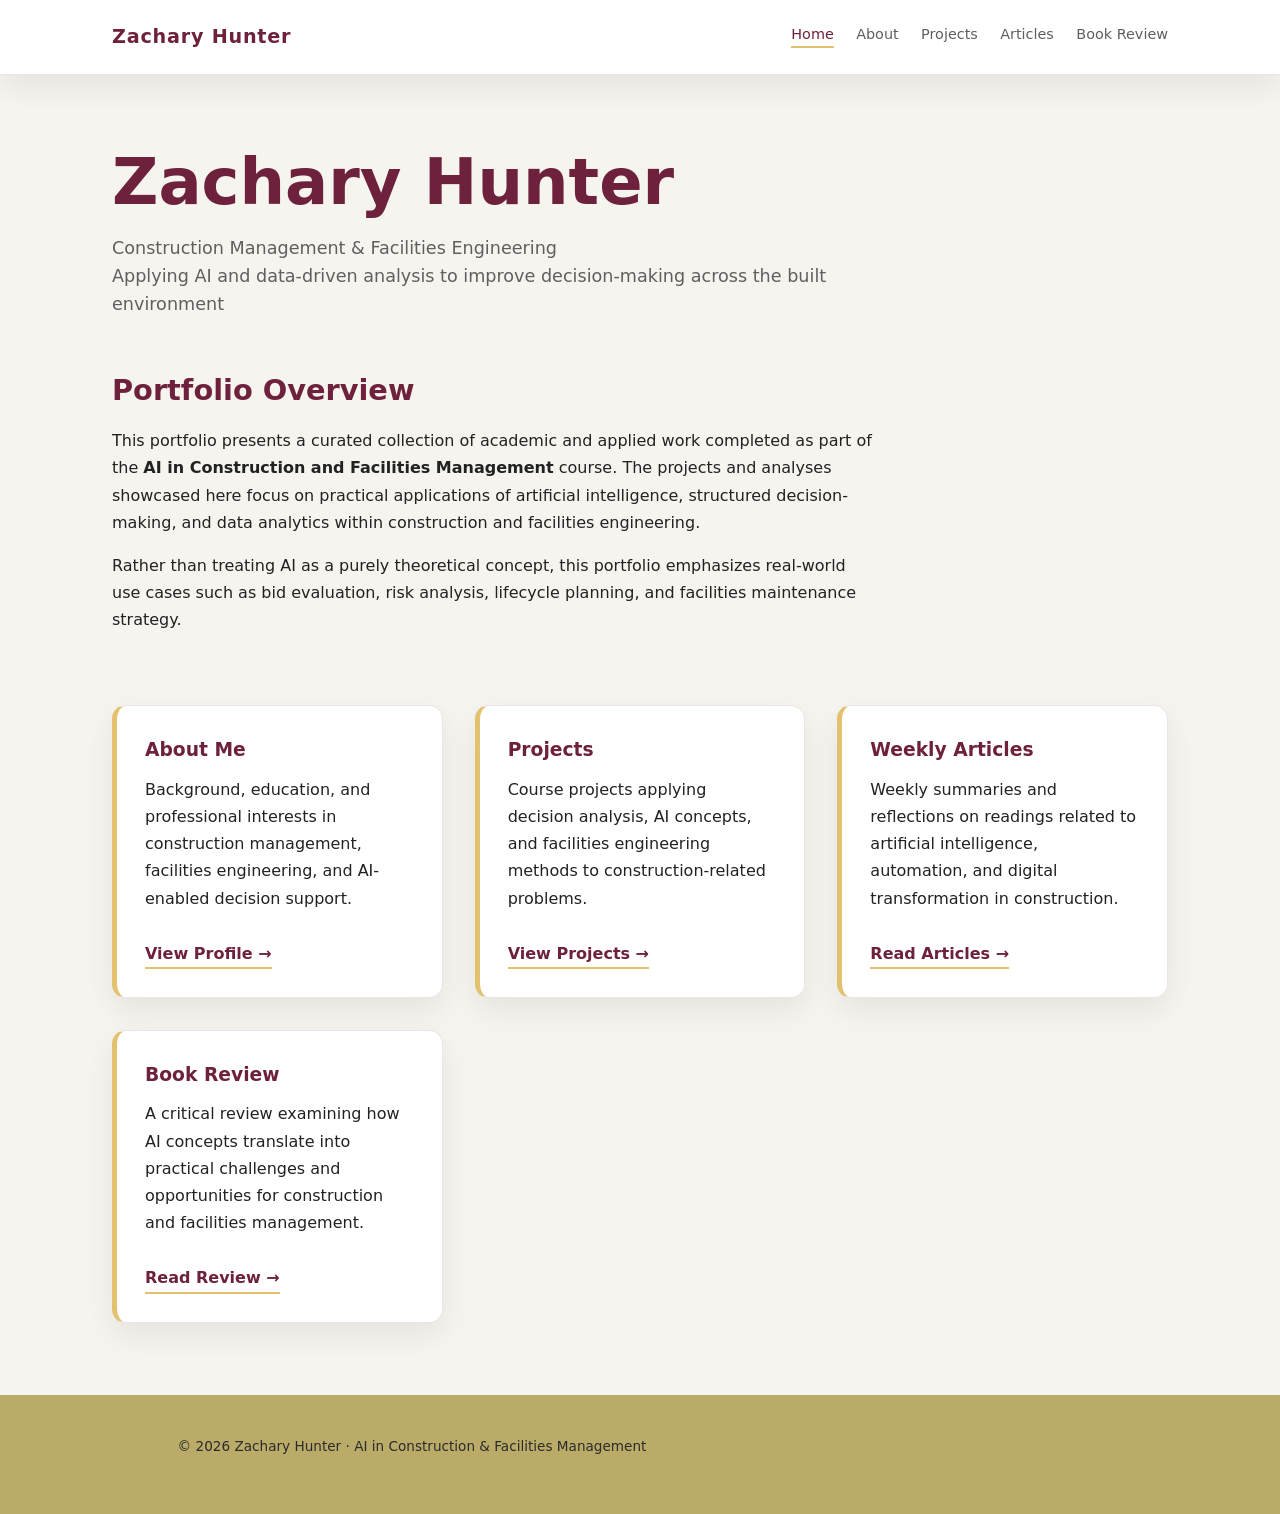
==== index.html @ c213e19e "Deploy complete Final Submission portfolio with all sections" ====
<!DOCTYPE html>
<html lang="en">
<head>
  <meta charset="UTF-8">
  <meta name="viewport" content="width=device-width, initial-scale=1.0">
  <title>Zachary Hunter | AI & Construction</title>
  <link rel="stylesheet" href="styles.css">
</head>
<body>
  <header class="site-header">
    <nav class="nav">
      <div class="nav-title">Zachary Hunter</div>
      <ul class="nav-links">
        <li><a href="index.html" class="active">Home</a></li>
        <li><a href="about.html">About</a></li>
        <li><a href="projects.html">Projects</a></li>
        <li><a href="articles.html">Articles</a></li>
        <li><a href="book-review.html">Book Review</a></li>
      </ul>
    </nav>
  </header>

  <main>
    <section class="hero">
      <h1>Zachary Hunter</h1>
      <p class="subtitle">
        Construction Management & Facilities Engineering<br/>
        Applying AI and data-driven analysis to improve decision-making across the built environment
      </p>
    </section>

    <section class="content">
      <h2>Portfolio Overview</h2>
      <p>
        This portfolio presents a curated collection of academic and applied work completed as part of the <strong>AI in Construction and Facilities Management</strong> course. The projects and analyses showcased here focus on practical applications of artificial intelligence, structured decision-making, and data analytics within construction and facilities engineering.
      </p>
      <p>
        Rather than treating AI as a purely theoretical concept, this portfolio emphasizes real-world use cases such as bid evaluation, risk analysis, lifecycle planning, and facilities maintenance strategy.
      </p>
    </section>

    <section class="projects">
      <article class="project-card">
        <h3>About Me</h3>
        <p>Background, education, and professional interests in construction management, facilities engineering, and AI-enabled decision support.</p>
        <a href="about.html" class="card-link">View Profile →</a>
      </article>

      <article class="project-card">
        <h3>Projects</h3>
        <p>Course projects applying decision analysis, AI concepts, and facilities engineering methods to construction-related problems.</p>
        <a href="projects.html" class="card-link">View Projects →</a>
      </article>

      <article class="project-card">
        <h3>Weekly Articles</h3>
        <p>Weekly summaries and reflections on readings related to artificial intelligence, automation, and digital transformation in construction.</p>
        <a href="articles.html" class="card-link">Read Articles →</a>
      </article>

      <article class="project-card">
        <h3>Book Review</h3>
        <p>A critical review examining how AI concepts translate into practical challenges and opportunities for construction and facilities management.</p>
        <a href="book-review.html" class="card-link">Read Review →</a>
      </article>
    </section>
  </main>

  <footer class="site-footer">
    <p>© 2026 Zachary Hunter · AI in Construction & Facilities Management</p>
  </footer>
</body>
</html>
---- styles.css ----
/* ===== RESET ===== */
* {
  margin: 0;
  padding: 0;
  box-sizing: border-box;
}

/* ===== THEME ===== */
:root {
  --dark-amaranth: #6d213c;
  --toffee-brown: #946846;
  --sand: #baab68;
  --metallic-gold: #e3c16f;
  --canary-yellow: #faff70;

  --bg-light: #f6f4ef;
  --bg-card: #ffffff;
  --text-dark: #222222;
  --text-muted: #5f5f5f;
  --border-soft: rgba(109, 33, 60, 0.12);
  --shadow-soft: 0 12px 30px rgba(0, 0, 0, 0.07);
}

/* ===== BASE ===== */
body {
  font-family: "Inter", "Segoe UI", system-ui, sans-serif;
  background: var(--bg-light);
  color: var(--text-dark);
  line-height: 1.7;
}

a {
  color: inherit;
  text-decoration: none;
}

p {
  max-width: 760px;
  margin-bottom: 1rem;
}

ul {
  padding-left: 1.25rem;
}

li {
  margin-bottom: 0.45rem;
}

/* ===== HEADER & NAV ===== */
.site-header {
  background: #ffffff;
  border-bottom: 1px solid var(--border-soft);
  box-shadow: var(--shadow-soft);
  position: sticky;
  top: 0;
  z-index: 100;
}

.nav {
  max-width: 1120px;
  margin: 0 auto;
  padding: 1.25rem 2rem;
  display: flex;
  justify-content: space-between;
  align-items: center;
}

.nav-title {
  font-weight: 700;
  font-size: 1.2rem;
  letter-spacing: 0.04em;
  color: var(--dark-amaranth);
}

.nav-links {
  display: flex;
  gap: 1.4rem;
  flex-wrap: wrap;
  list-style: none;
}

.nav-links a {
  font-size: 0.9rem;
  color: var(--text-muted);
  font-weight: 500;
  transition: color 0.2s ease;
  border-bottom: 2px solid transparent;
  padding-bottom: 0.25rem;
}

.nav-links a:hover,
.nav-links a.active {
  color: var(--dark-amaranth);
  border-bottom-color: var(--metallic-gold);
}

/* ===== HERO ===== */
.hero {
  max-width: 1120px;
  margin: 4.5rem auto 3rem;
  padding: 0 2rem;
}

.hero h1 {
  font-size: clamp(2.4rem, 5vw, 4.2rem);
  line-height: 1.1;
  margin-bottom: 1rem;
  color: var(--dark-amaranth);
}

.hero .subtitle,
.subtitle {
  font-size: 1.1rem;
  color: var(--text-muted);
  line-height: 1.6;
}

/* ===== CONTENT ===== */
.content,
.projects,
.articles {
  max-width: 1120px;
  margin: 0 auto 4.5rem;
  padding: 0 2rem;
}

.content h2 {
  margin-top: 2.5rem;
  margin-bottom: 0.75rem;
  color: var(--dark-amaranth);
  font-size: 1.8rem;
}

.content h3 {
  color: var(--dark-amaranth);
  font-size: 1.3rem;
}

/* ===== CARDS ===== */
.projects {
  display: grid;
  grid-template-columns: repeat(auto-fit, minmax(280px, 1fr));
  gap: 2rem;
}

.project-card,
.article-card {
  background: var(--bg-card);
  padding: 1.75rem;
  border-radius: 14px;
  border: 1px solid var(--border-soft);
  box-shadow: var(--shadow-soft);
  transition: transform 0.2s ease, box-shadow 0.2s ease;
}

.project-card {
  border-left: 5px solid var(--metallic-gold);
}

.article-card {
  margin-bottom: 1.5rem;
  border-left: 5px solid var(--sand);
}

.project-card:hover,
.article-card:hover {
  transform: translateY(-4px);
  box-shadow: 0 18px 38px rgba(0, 0, 0, 0.1);
}

.project-card h3,
.article-card h3 {
  margin-bottom: 0.6rem;
  color: var(--dark-amaranth);
}

.card-link {
  display: inline-block;
  margin-top: 0.75rem;
  color: var(--dark-amaranth);
  font-weight: 600;
  border-bottom: 2px solid var(--metallic-gold);
  transition: color 0.2s ease;
}

.card-link:hover {
  color: var(--toffee-brown);
}

/* ===== PROJECT/ARTICLE HEADERS ===== */
.project-header,
.article-header {
  display: flex;
  justify-content: space-between;
  gap: 1rem;
  align-items: flex-start;
  margin-bottom: 0.75rem;
}

.project-tag,
.article-tag {
  display: inline-block;
  white-space: nowrap;
  font-size: 0.75rem;
  font-weight: 700;
  background: var(--metallic-gold);
  color: var(--text-dark);
  padding: 0.3rem 0.6rem;
  border-radius: 999px;
  flex-shrink: 0;
}

.project-summary,
.article-summary,
.project-reflection {
  color: var(--text-muted);
}

.project-points,
.article-points {
  margin-top: 0.85rem;
  color: var(--text-muted);
}

.project-points li,
.article-points li {
  margin-bottom: 0.6rem;
}

/* ===== FEATURED PROJECT ===== */
.featured-project {
  background: linear-gradient(
    135deg,
    rgba(227, 193, 111, 0.22),
    rgba(255, 255, 255, 0.92)
  );
  border: 1px solid rgba(109, 33, 60, 0.18);
  border-left: 7px solid var(--dark-amaranth);
  margin-top: 2rem;
}

/* ===== FOOTER ===== */
.site-footer {
  background: var(--sand);
  padding: 2.5rem 2rem;
  text-align: center;
  font-size: 0.85rem;
  color: #2b2b2b;
  margin-top: 3rem;
}

/* ===== RESPONSIVE ===== */
@media (max-width: 700px) {
  .nav {
    flex-direction: column;
    align-items: flex-start;
    gap: 1rem;
  }

  .nav-links {
    gap: 0.8rem;
    flex-wrap: wrap;
  }

  .hero {
    margin-top: 2.5rem;
  }

  .hero h1 {
    font-size: 1.8rem;
  }

  .project-header,
  .article-header {
    flex-direction: column;
  }

  .content,
  .projects,
  .articles {
    padding: 0 1rem;
  }
}
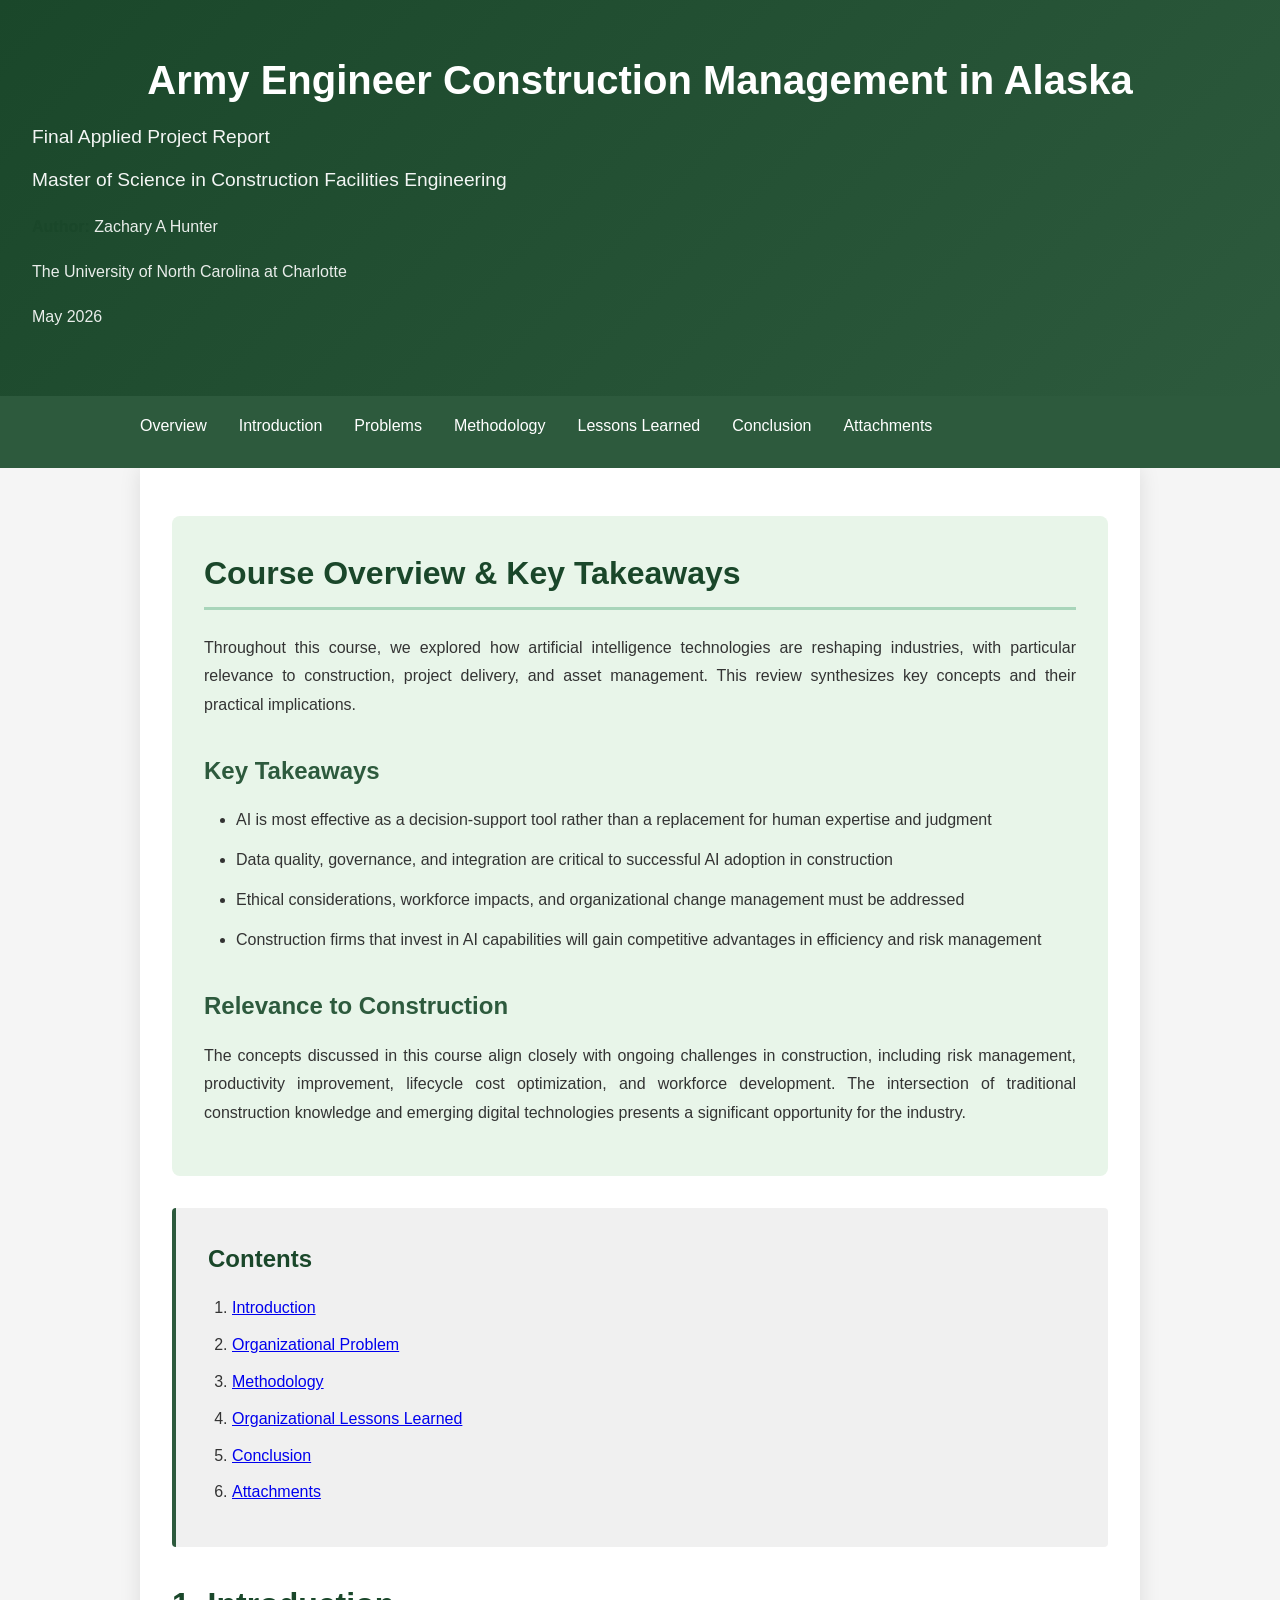
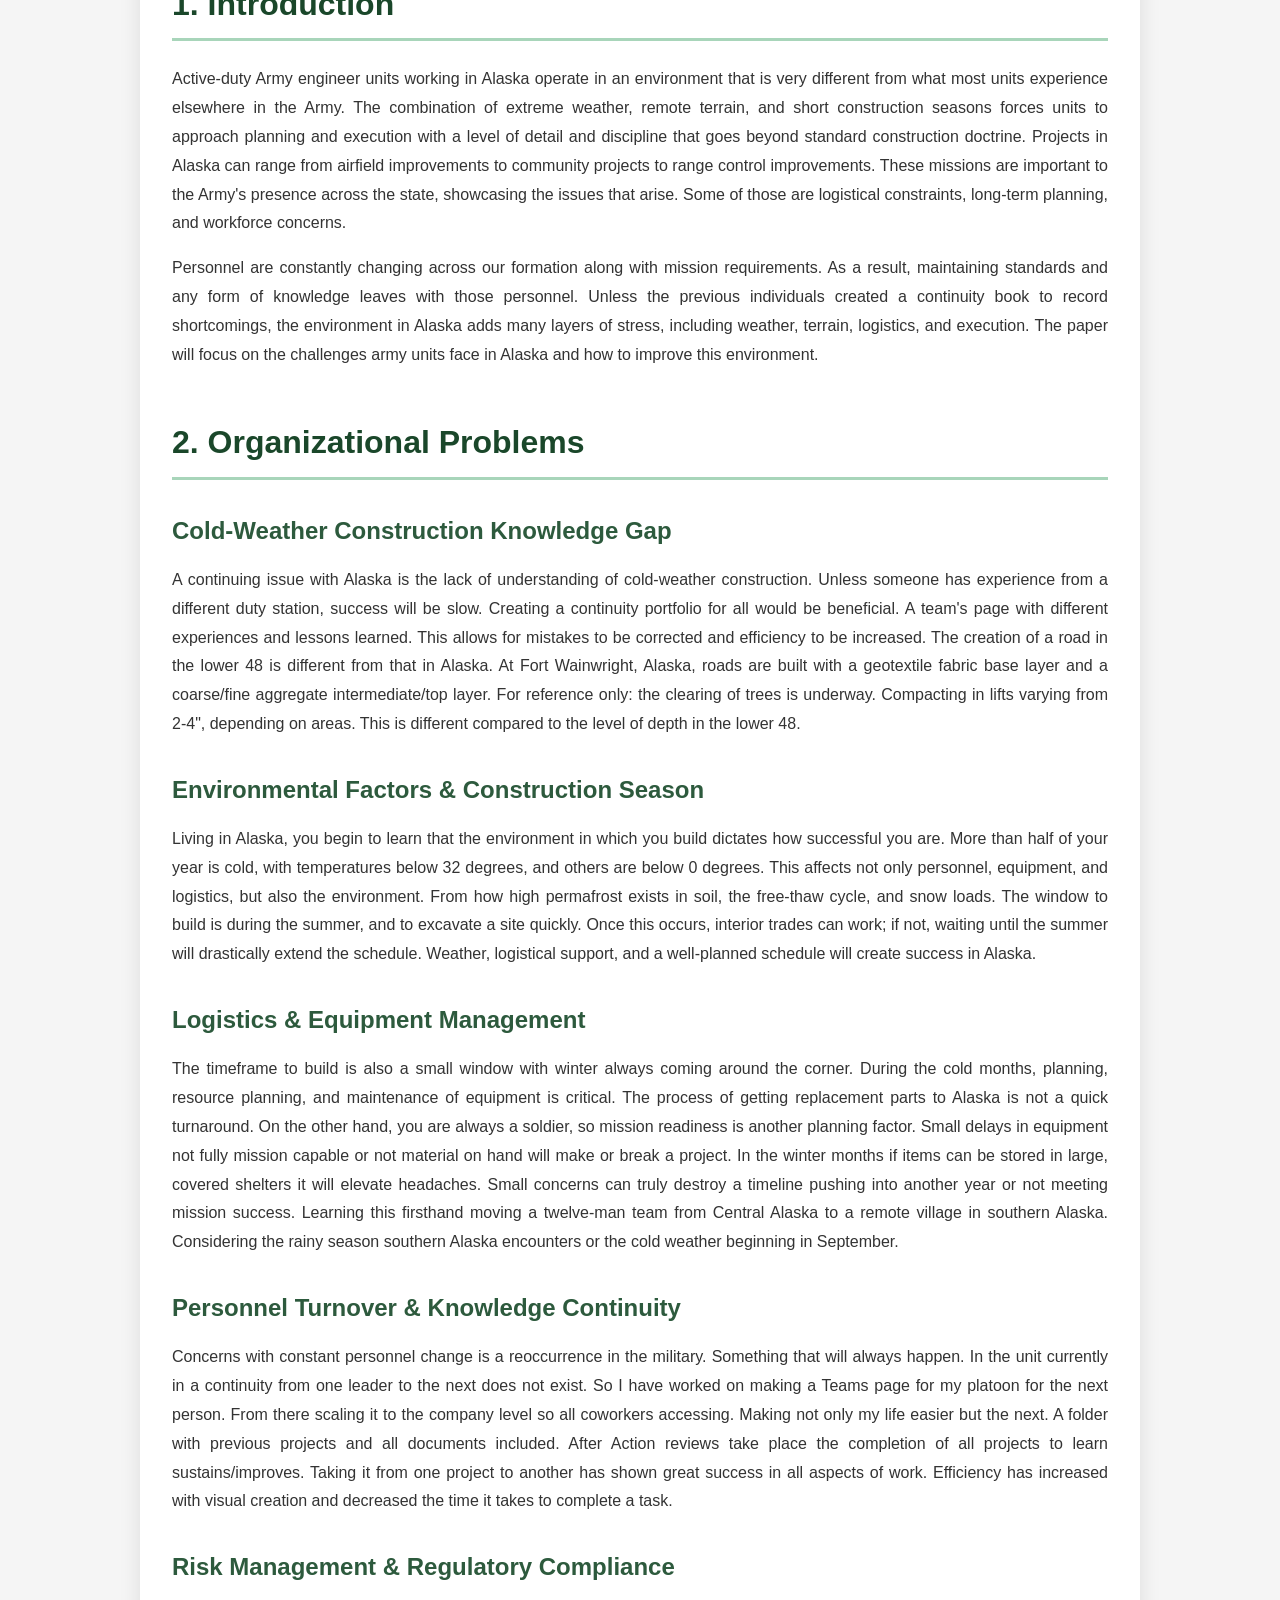
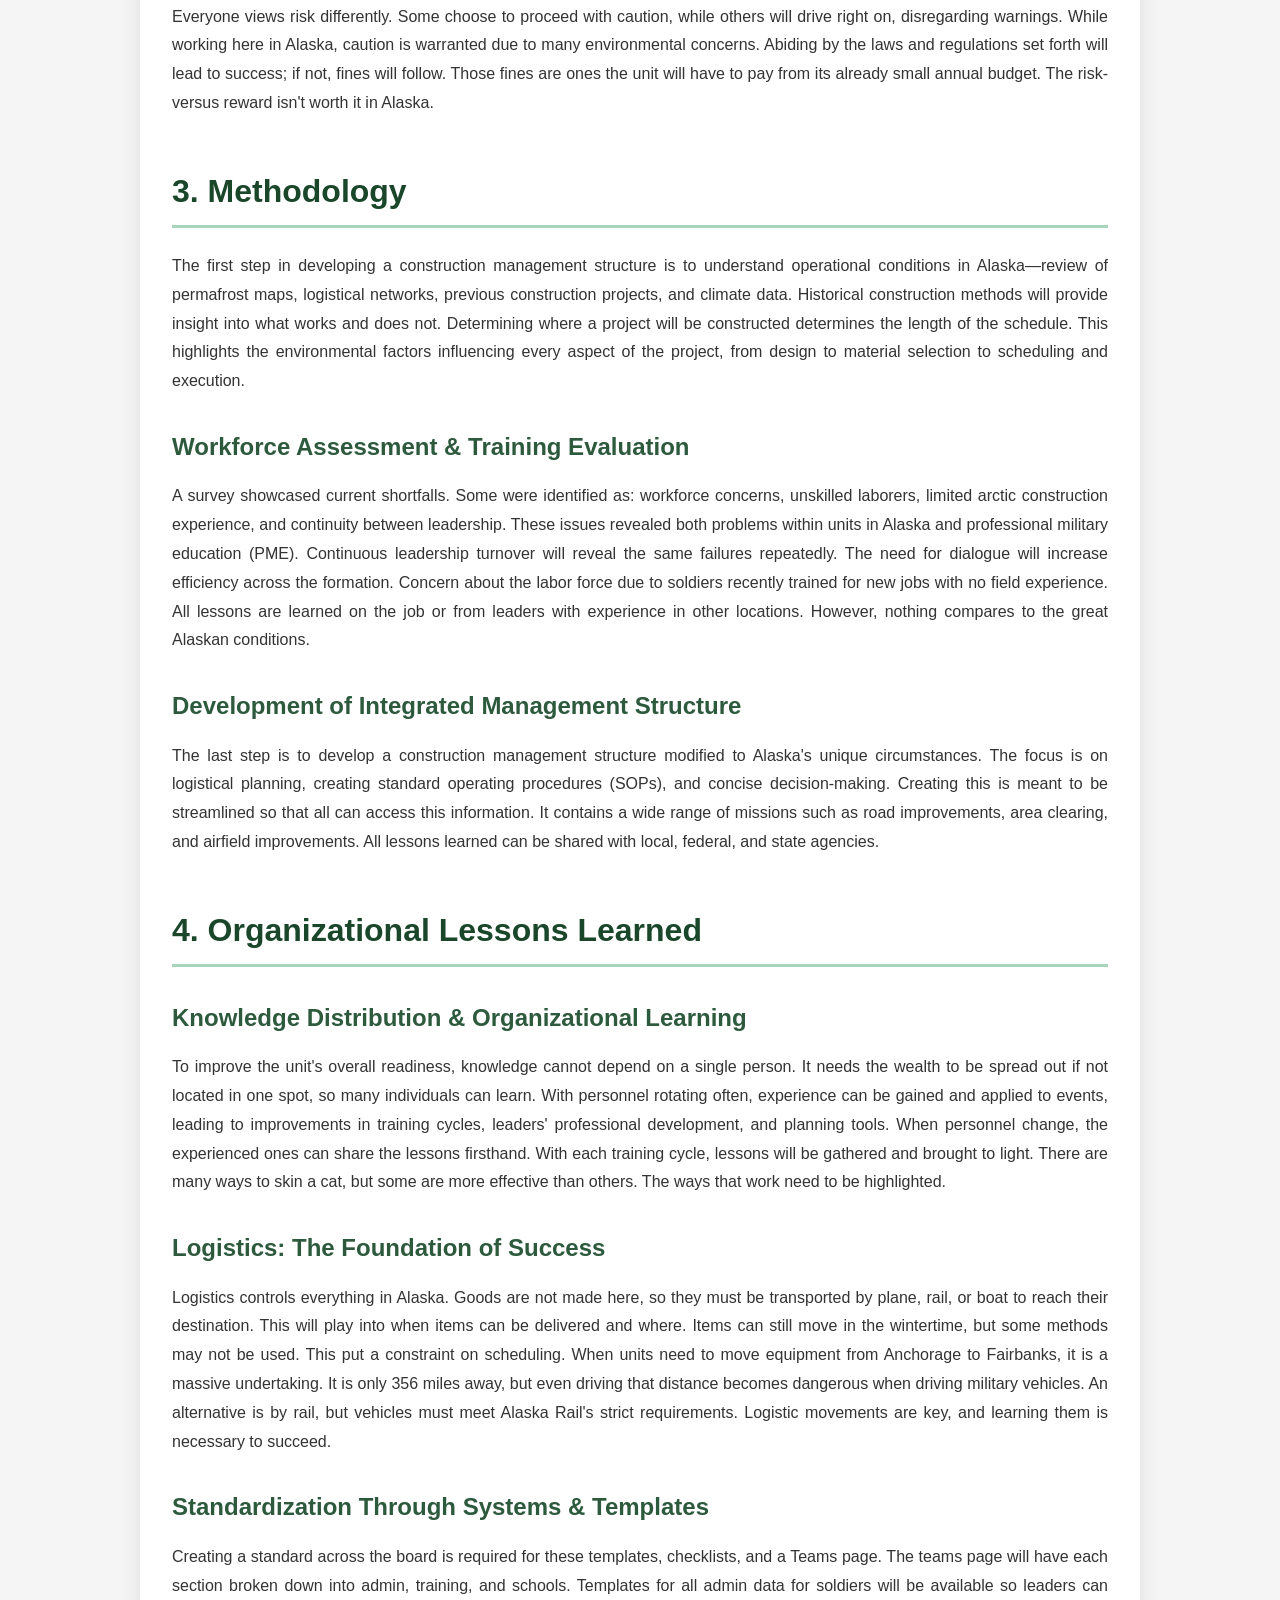
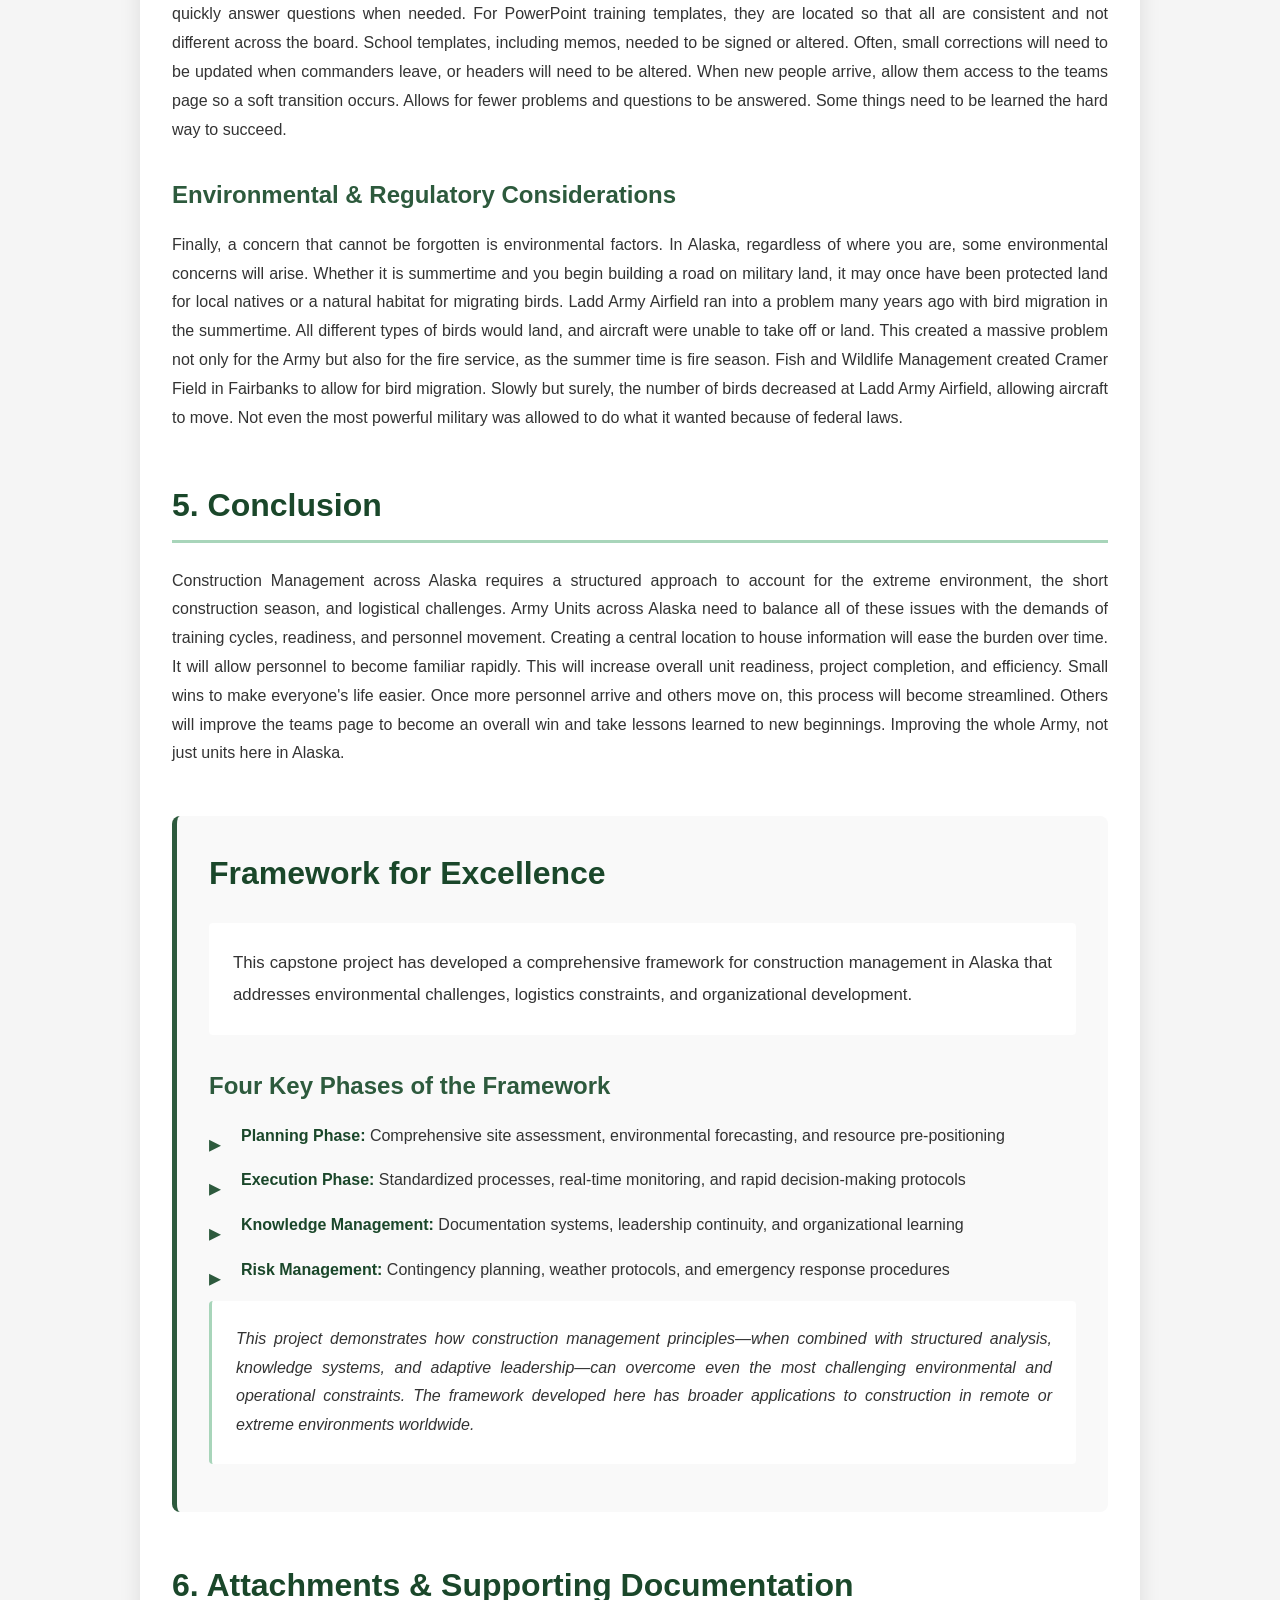
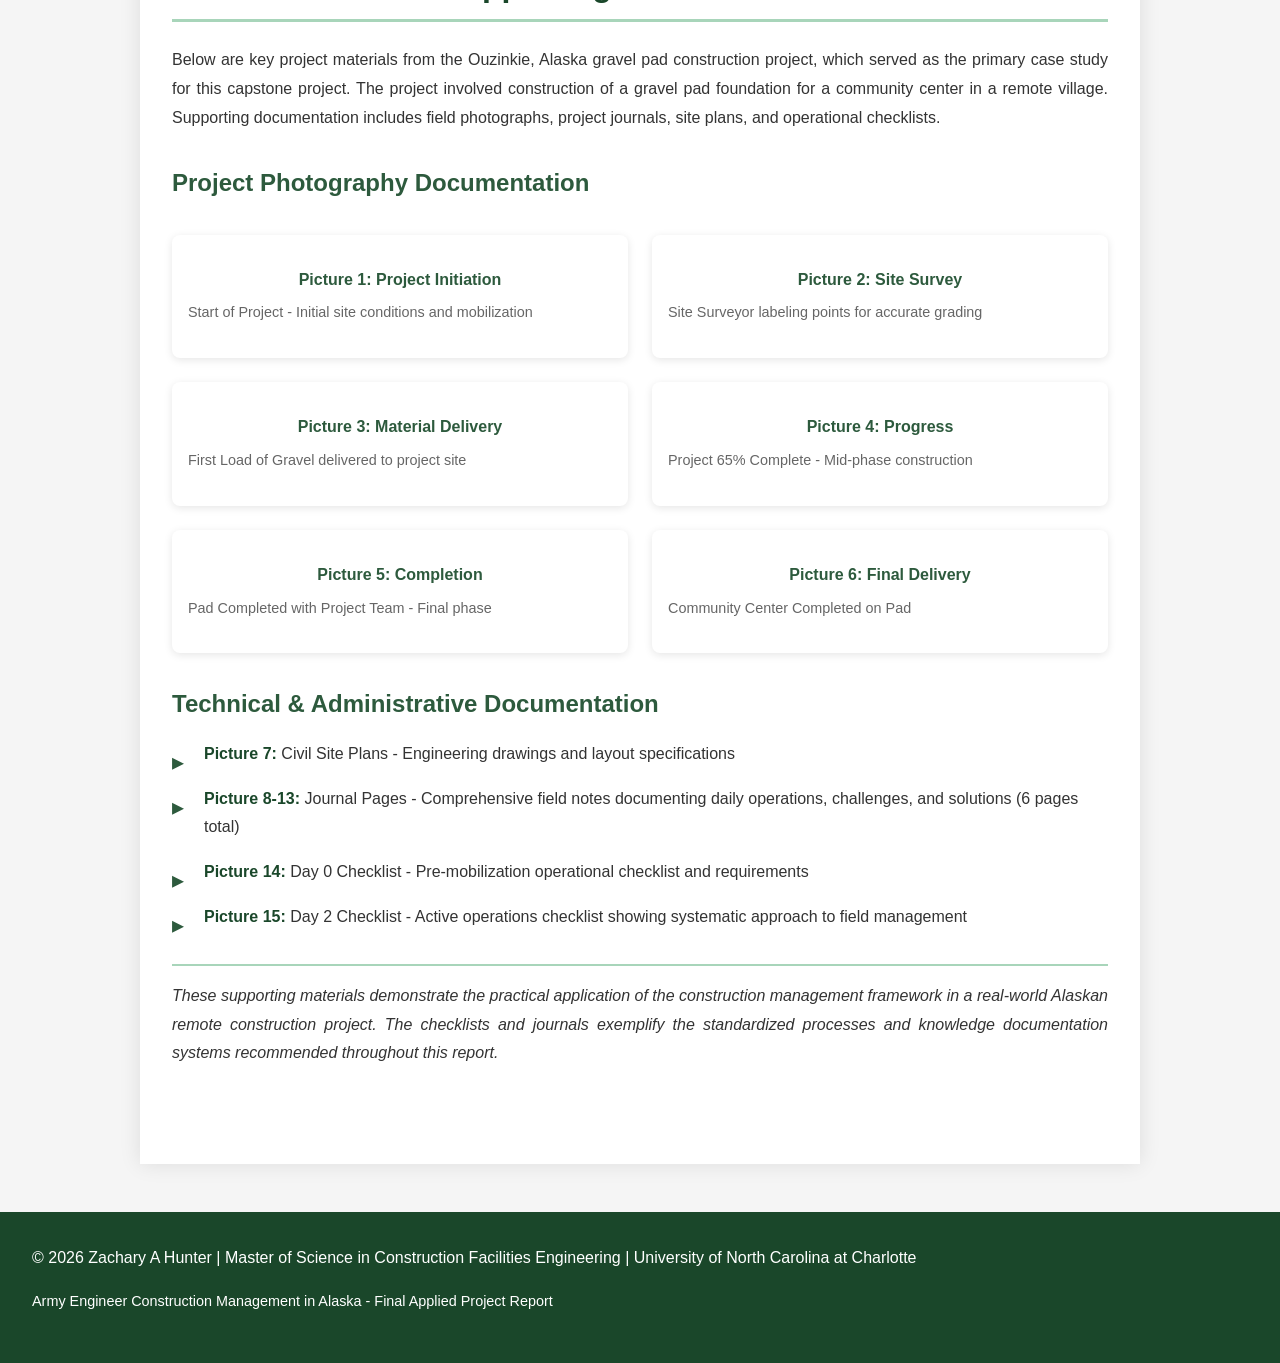
==== commit 1e9c0b35: "Add comprehensive project report webpage with full capstone documentation" ====
--- a/index.html
+++ b/index.html
@@ -1,73 +1,507 @@
 <!DOCTYPE html>
 <html lang="en">
 <head>
-  <meta charset="UTF-8">
-  <meta name="viewport" content="width=device-width, initial-scale=1.0">
-  <title>Zachary Hunter | AI & Construction</title>
-  <link rel="stylesheet" href="styles.css">
+    <meta charset="UTF-8">
+    <meta name="viewport" content="width=device-width, initial-scale=1.0">
+    <title>Army Engineer Construction Management in Alaska - Capstone Project</title>
+    <style>
+        * {
+            margin: 0;
+            padding: 0;
+            box-sizing: border-box;
+        }
+        
+        body {
+            font-family: 'Segoe UI', Tahoma, Geneva, Verdana, sans-serif;
+            line-height: 1.6;
+            color: #333;
+            background-color: #f5f5f5;
+        }
+        
+        header {
+            background: linear-gradient(135deg, #1a472a 0%, #2d5a3d 100%);
+            color: white;
+            padding: 3rem 2rem;
+            text-align: center;
+            box-shadow: 0 4px 6px rgba(0,0,0,0.1);
+        }
+        
+        header h1 {
+            font-size: 2.5rem;
+            margin-bottom: 0.5rem;
+        }
+        
+        header .subtitle {
+            font-size: 1.2rem;
+            opacity: 0.95;
+            margin-bottom: 0.5rem;
+        }
+        
+        header .author {
+            font-size: 1rem;
+            opacity: 0.9;
+            margin-top: 1rem;
+        }
+        
+        .container {
+            max-width: 1000px;
+            margin: 0 auto;
+            background: white;
+            box-shadow: 0 0 20px rgba(0,0,0,0.1);
+        }
+        
+        nav {
+            background-color: #2d5a3d;
+            padding: 1rem 2rem;
+            position: sticky;
+            top: 0;
+            z-index: 100;
+        }
+        
+        nav ul {
+            list-style: none;
+            display: flex;
+            flex-wrap: wrap;
+            gap: 2rem;
+            max-width: 1000px;
+            margin: 0 auto;
+        }
+        
+        nav a {
+            color: white;
+            text-decoration: none;
+            font-weight: 500;
+            transition: color 0.3s;
+        }
+        
+        nav a:hover {
+            color: #a8d5ba;
+        }
+        
+        .content {
+            padding: 3rem 2rem;
+        }
+        
+        section {
+            margin-bottom: 3rem;
+        }
+        
+        section h2 {
+            color: #1a472a;
+            font-size: 2rem;
+            margin-bottom: 1.5rem;
+            border-bottom: 3px solid #a8d5ba;
+            padding-bottom: 0.5rem;
+        }
+        
+        section h3 {
+            color: #2d5a3d;
+            font-size: 1.5rem;
+            margin-top: 2rem;
+            margin-bottom: 1rem;
+        }
+        
+        p {
+            margin-bottom: 1rem;
+            text-align: justify;
+            line-height: 1.8;
+        }
+        
+        ul {
+            margin-left: 2rem;
+            margin-bottom: 1rem;
+        }
+        
+        li {
+            margin-bottom: 0.7rem;
+            line-height: 1.8;
+        }
+        
+        .toc {
+            background-color: #f0f0f0;
+            padding: 2rem;
+            border-left: 4px solid #2d5a3d;
+            margin-bottom: 2rem;
+            border-radius: 4px;
+        }
+        
+        .toc h3 {
+            margin-top: 0;
+            color: #1a472a;
+        }
+        
+        .toc ol {
+            margin-left: 1.5rem;
+        }
+        
+        .toc li {
+            margin-bottom: 0.5rem;
+        }
+        
+        .featured-project {
+            background-color: #f9f9f9;
+            padding: 2rem;
+            border-radius: 8px;
+            border-left: 5px solid #2d5a3d;
+        }
+        
+        .project-header {
+            display: flex;
+            justify-content: space-between;
+            align-items: center;
+            margin-bottom: 1.5rem;
+        }
+        
+        .project-header h2 {
+            border: none;
+            padding-bottom: 0;
+            margin-bottom: 0;
+        }
+        
+        .project-tag {
+            background-color: #2d5a3d;
+            color: white;
+            padding: 0.5rem 1rem;
+            border-radius: 20px;
+            font-size: 0.9rem;
+            font-weight: 600;
+        }
+        
+        .project-summary {
+            background-color: white;
+            padding: 1.5rem;
+            border-radius: 4px;
+            margin-bottom: 1.5rem;
+            font-size: 1.05rem;
+            line-height: 1.9;
+        }
+        
+        .project-points {
+            list-style-type: none;
+            margin-left: 0;
+        }
+        
+        .project-points li {
+            padding-left: 2rem;
+            position: relative;
+            margin-bottom: 1rem;
+        }
+        
+        .project-points li:before {
+            content: "▸";
+            position: absolute;
+            left: 0;
+            color: #2d5a3d;
+            font-size: 1.5rem;
+        }
+        
+        .project-reflection {
+            background-color: white;
+            padding: 1.5rem;
+            border-radius: 4px;
+            margin-top: 1rem;
+            font-style: italic;
+            border-left: 3px solid #a8d5ba;
+        }
+        
+        .book-overview {
+            background-color: #e8f5e9;
+            padding: 2rem;
+            border-radius: 8px;
+            margin-bottom: 2rem;
+        }
+        
+        .book-overview h2 {
+            color: #1a472a;
+        }
+        
+        footer {
+            background-color: #1a472a;
+            color: white;
+            text-align: center;
+            padding: 2rem;
+            margin-top: 3rem;
+        }
+        
+        .gallery {
+            display: grid;
+            grid-template-columns: repeat(auto-fit, minmax(300px, 1fr));
+            gap: 1.5rem;
+            margin-top: 2rem;
+        }
+        
+        .gallery-item {
+            background: white;
+            padding: 1rem;
+            border-radius: 8px;
+            box-shadow: 0 2px 8px rgba(0,0,0,0.1);
+            text-align: center;
+        }
+        
+        .gallery-item h4 {
+            color: #2d5a3d;
+            margin-top: 1rem;
+            margin-bottom: 0.5rem;
+        }
+        
+        .gallery-item p {
+            font-size: 0.9rem;
+            color: #666;
+        }
+        
+        strong {
+            color: #1a472a;
+        }
+        
+        @media (max-width: 768px) {
+            header h1 {
+                font-size: 1.8rem;
+            }
+            
+            nav ul {
+                gap: 1rem;
+                flex-direction: column;
+            }
+            
+            .project-header {
+                flex-direction: column;
+                align-items: flex-start;
+            }
+            
+            .project-tag {
+                margin-top: 1rem;
+            }
+        }
+    </style>
 </head>
 <body>
-  <header class="site-header">
-    <nav class="nav">
-      <div class="nav-title">Zachary Hunter</div>
-      <ul class="nav-links">
-        <li><a href="index.html" class="active">Home</a></li>
-        <li><a href="about.html">About</a></li>
-        <li><a href="projects.html">Projects</a></li>
-        <li><a href="articles.html">Articles</a></li>
-        <li><a href="book-review.html">Book Review</a></li>
-      </ul>
+    <header>
+        <h1>Army Engineer Construction Management in Alaska</h1>
+        <p class="subtitle">Final Applied Project Report</p>
+        <p class="subtitle">Master of Science in Construction Facilities Engineering</p>
+        <div class="author">
+            <p><strong>Author:</strong> Zachary A Hunter</p>
+            <p>The University of North Carolina at Charlotte</p>
+            <p>May 2026</p>
+        </div>
+    </header>
+    
+    <nav>
+        <ul>
+            <li><a href="#overview">Overview</a></li>
+            <li><a href="#introduction">Introduction</a></li>
+            <li><a href="#problems">Problems</a></li>
+            <li><a href="#methodology">Methodology</a></li>
+            <li><a href="#lessons">Lessons Learned</a></li>
+            <li><a href="#conclusion">Conclusion</a></li>
+            <li><a href="#attachments">Attachments</a></li>
+        </ul>
     </nav>
-  </header>
-
-  <main>
-    <section class="hero">
-      <h1>Zachary Hunter</h1>
-      <p class="subtitle">
-        Construction Management & Facilities Engineering<br/>
-        Applying AI and data-driven analysis to improve decision-making across the built environment
-      </p>
-    </section>
-
-    <section class="content">
-      <h2>Portfolio Overview</h2>
-      <p>
-        This portfolio presents a curated collection of academic and applied work completed as part of the <strong>AI in Construction and Facilities Management</strong> course. The projects and analyses showcased here focus on practical applications of artificial intelligence, structured decision-making, and data analytics within construction and facilities engineering.
-      </p>
-      <p>
-        Rather than treating AI as a purely theoretical concept, this portfolio emphasizes real-world use cases such as bid evaluation, risk analysis, lifecycle planning, and facilities maintenance strategy.
-      </p>
-    </section>
-
-    <section class="projects">
-      <article class="project-card">
-        <h3>About Me</h3>
-        <p>Background, education, and professional interests in construction management, facilities engineering, and AI-enabled decision support.</p>
-        <a href="about.html" class="card-link">View Profile →</a>
-      </article>
-
-      <article class="project-card">
-        <h3>Projects</h3>
-        <p>Course projects applying decision analysis, AI concepts, and facilities engineering methods to construction-related problems.</p>
-        <a href="projects.html" class="card-link">View Projects →</a>
-      </article>
-
-      <article class="project-card">
-        <h3>Weekly Articles</h3>
-        <p>Weekly summaries and reflections on readings related to artificial intelligence, automation, and digital transformation in construction.</p>
-        <a href="articles.html" class="card-link">Read Articles →</a>
-      </article>
-
-      <article class="project-card">
-        <h3>Book Review</h3>
-        <p>A critical review examining how AI concepts translate into practical challenges and opportunities for construction and facilities management.</p>
-        <a href="book-review.html" class="card-link">Read Review →</a>
-      </article>
-    </section>
-  </main>
-
-  <footer class="site-footer">
-    <p>© 2026 Zachary Hunter · AI in Construction & Facilities Management</p>
-  </footer>
+    
+    <div class="container">
+        <div class="content">
+            <!-- Book Overview Section -->
+            <section id="overview" class="book-overview">
+                <h2>Course Overview & Key Takeaways</h2>
+                <p>
+                    Throughout this course, we explored how artificial intelligence technologies are reshaping industries, with particular relevance to construction, project delivery, and asset management. This review synthesizes key concepts and their practical implications.
+                </p>
+                
+                <h3>Key Takeaways</h3>
+                <ul>
+                    <li>AI is most effective as a decision-support tool rather than a replacement for human expertise and judgment</li>
+                    <li>Data quality, governance, and integration are critical to successful AI adoption in construction</li>
+                    <li>Ethical considerations, workforce impacts, and organizational change management must be addressed</li>
+                    <li>Construction firms that invest in AI capabilities will gain competitive advantages in efficiency and risk management</li>
+                </ul>
+                
+                <h3>Relevance to Construction</h3>
+                <p>
+                    The concepts discussed in this course align closely with ongoing challenges in construction, including risk management, productivity improvement, lifecycle cost optimization, and workforce development. The intersection of traditional construction knowledge and emerging digital technologies presents a significant opportunity for the industry.
+                </p>
+            </section>
+            
+            <!-- Table of Contents -->
+            <section class="toc">
+                <h3>Contents</h3>
+                <ol>
+                    <li><a href="#introduction">Introduction</a></li>
+                    <li><a href="#problems">Organizational Problem</a></li>
+                    <li><a href="#methodology">Methodology</a></li>
+                    <li><a href="#lessons">Organizational Lessons Learned</a></li>
+                    <li><a href="#conclusion">Conclusion</a></li>
+                    <li><a href="#attachments">Attachments</a></li>
+                </ol>
+            </section>
+            
+            <!-- Introduction -->
+            <section id="introduction">
+                <h2>1. Introduction</h2>
+                <p>
+                    Active-duty Army engineer units working in Alaska operate in an environment that is very different from what most units experience elsewhere in the Army. The combination of extreme weather, remote terrain, and short construction seasons forces units to approach planning and execution with a level of detail and discipline that goes beyond standard construction doctrine. Projects in Alaska can range from airfield improvements to community projects to range control improvements. These missions are important to the Army's presence across the state, showcasing the issues that arise. Some of those are logistical constraints, long-term planning, and workforce concerns.
+                </p>
+                <p>
+                    Personnel are constantly changing across our formation along with mission requirements. As a result, maintaining standards and any form of knowledge leaves with those personnel. Unless the previous individuals created a continuity book to record shortcomings, the environment in Alaska adds many layers of stress, including weather, terrain, logistics, and execution. The paper will focus on the challenges army units face in Alaska and how to improve this environment.
+                </p>
+            </section>
+            
+            <!-- Organizational Problems -->
+            <section id="problems">
+                <h2>2. Organizational Problems</h2>
+                
+                <h3>Cold-Weather Construction Knowledge Gap</h3>
+                <p>
+                    A continuing issue with Alaska is the lack of understanding of cold-weather construction. Unless someone has experience from a different duty station, success will be slow. Creating a continuity portfolio for all would be beneficial. A team's page with different experiences and lessons learned. This allows for mistakes to be corrected and efficiency to be increased. The creation of a road in the lower 48 is different from that in Alaska. At Fort Wainwright, Alaska, roads are built with a geotextile fabric base layer and a coarse/fine aggregate intermediate/top layer. For reference only: the clearing of trees is underway. Compacting in lifts varying from 2-4", depending on areas. This is different compared to the level of depth in the lower 48.
+                </p>
+                
+                <h3>Environmental Factors & Construction Season</h3>
+                <p>
+                    Living in Alaska, you begin to learn that the environment in which you build dictates how successful you are. More than half of your year is cold, with temperatures below 32 degrees, and others are below 0 degrees. This affects not only personnel, equipment, and logistics, but also the environment. From how high permafrost exists in soil, the free-thaw cycle, and snow loads. The window to build is during the summer, and to excavate a site quickly. Once this occurs, interior trades can work; if not, waiting until the summer will drastically extend the schedule. Weather, logistical support, and a well-planned schedule will create success in Alaska.
+                </p>
+                
+                <h3>Logistics & Equipment Management</h3>
+                <p>
+                    The timeframe to build is also a small window with winter always coming around the corner. During the cold months, planning, resource planning, and maintenance of equipment is critical. The process of getting replacement parts to Alaska is not a quick turnaround. On the other hand, you are always a soldier, so mission readiness is another planning factor. Small delays in equipment not fully mission capable or not material on hand will make or break a project. In the winter months if items can be stored in large, covered shelters it will elevate headaches. Small concerns can truly destroy a timeline pushing into another year or not meeting mission success. Learning this firsthand moving a twelve-man team from Central Alaska to a remote village in southern Alaska. Considering the rainy season southern Alaska encounters or the cold weather beginning in September.
+                </p>
+                
+                <h3>Personnel Turnover & Knowledge Continuity</h3>
+                <p>
+                    Concerns with constant personnel change is a reoccurrence in the military. Something that will always happen. In the unit currently in a continuity from one leader to the next does not exist. So I have worked on making a Teams page for my platoon for the next person. From there scaling it to the company level so all coworkers accessing. Making not only my life easier but the next. A folder with previous projects and all documents included. After Action reviews take place the completion of all projects to learn sustains/improves. Taking it from one project to another has shown great success in all aspects of work. Efficiency has increased with visual creation and decreased the time it takes to complete a task.
+                </p>
+                
+                <h3>Risk Management & Regulatory Compliance</h3>
+                <p>
+                    Everyone views risk differently. Some choose to proceed with caution, while others will drive right on, disregarding warnings. While working here in Alaska, caution is warranted due to many environmental concerns. Abiding by the laws and regulations set forth will lead to success; if not, fines will follow. Those fines are ones the unit will have to pay from its already small annual budget. The risk-versus reward isn't worth it in Alaska.
+                </p>
+            </section>
+            
+            <!-- Methodology -->
+            <section id="methodology">
+                <h2>3. Methodology</h2>
+                <p>
+                    The first step in developing a construction management structure is to understand operational conditions in Alaska—review of permafrost maps, logistical networks, previous construction projects, and climate data. Historical construction methods will provide insight into what works and does not. Determining where a project will be constructed determines the length of the schedule. This highlights the environmental factors influencing every aspect of the project, from design to material selection to scheduling and execution.
+                </p>
+                
+                <h3>Workforce Assessment & Training Evaluation</h3>
+                <p>
+                    A survey showcased current shortfalls. Some were identified as: workforce concerns, unskilled laborers, limited arctic construction experience, and continuity between leadership. These issues revealed both problems within units in Alaska and professional military education (PME). Continuous leadership turnover will reveal the same failures repeatedly. The need for dialogue will increase efficiency across the formation. Concern about the labor force due to soldiers recently trained for new jobs with no field experience. All lessons are learned on the job or from leaders with experience in other locations. However, nothing compares to the great Alaskan conditions.
+                </p>
+                
+                <h3>Development of Integrated Management Structure</h3>
+                <p>
+                    The last step is to develop a construction management structure modified to Alaska's unique circumstances. The focus is on logistical planning, creating standard operating procedures (SOPs), and concise decision-making. Creating this is meant to be streamlined so that all can access this information. It contains a wide range of missions such as road improvements, area clearing, and airfield improvements. All lessons learned can be shared with local, federal, and state agencies.
+                </p>
+            </section>
+            
+            <!-- Organizational Lessons Learned -->
+            <section id="lessons">
+                <h2>4. Organizational Lessons Learned</h2>
+                
+                <h3>Knowledge Distribution & Organizational Learning</h3>
+                <p>
+                    To improve the unit's overall readiness, knowledge cannot depend on a single person. It needs the wealth to be spread out if not located in one spot, so many individuals can learn. With personnel rotating often, experience can be gained and applied to events, leading to improvements in training cycles, leaders' professional development, and planning tools. When personnel change, the experienced ones can share the lessons firsthand. With each training cycle, lessons will be gathered and brought to light. There are many ways to skin a cat, but some are more effective than others. The ways that work need to be highlighted.
+                </p>
+                
+                <h3>Logistics: The Foundation of Success</h3>
+                <p>
+                    Logistics controls everything in Alaska. Goods are not made here, so they must be transported by plane, rail, or boat to reach their destination. This will play into when items can be delivered and where. Items can still move in the wintertime, but some methods may not be used. This put a constraint on scheduling. When units need to move equipment from Anchorage to Fairbanks, it is a massive undertaking. It is only 356 miles away, but even driving that distance becomes dangerous when driving military vehicles. An alternative is by rail, but vehicles must meet Alaska Rail's strict requirements. Logistic movements are key, and learning them is necessary to succeed.
+                </p>
+                
+                <h3>Standardization Through Systems & Templates</h3>
+                <p>
+                    Creating a standard across the board is required for these templates, checklists, and a Teams page. The teams page will have each section broken down into admin, training, and schools. Templates for all admin data for soldiers will be available so leaders can quickly answer questions when needed. For PowerPoint training templates, they are located so that all are consistent and not different across the board. School templates, including memos, needed to be signed or altered. Often, small corrections will need to be updated when commanders leave, or headers will need to be altered. When new people arrive, allow them access to the teams page so a soft transition occurs. Allows for fewer problems and questions to be answered. Some things need to be learned the hard way to succeed.
+                </p>
+                
+                <h3>Environmental & Regulatory Considerations</h3>
+                <p>
+                    Finally, a concern that cannot be forgotten is environmental factors. In Alaska, regardless of where you are, some environmental concerns will arise. Whether it is summertime and you begin building a road on military land, it may once have been protected land for local natives or a natural habitat for migrating birds. Ladd Army Airfield ran into a problem many years ago with bird migration in the summertime. All different types of birds would land, and aircraft were unable to take off or land. This created a massive problem not only for the Army but also for the fire service, as the summer time is fire season. Fish and Wildlife Management created Cramer Field in Fairbanks to allow for bird migration. Slowly but surely, the number of birds decreased at Ladd Army Airfield, allowing aircraft to move. Not even the most powerful military was allowed to do what it wanted because of federal laws.
+                </p>
+            </section>
+            
+            <!-- Conclusion -->
+            <section id="conclusion">
+                <h2>5. Conclusion</h2>
+                <p>
+                    Construction Management across Alaska requires a structured approach to account for the extreme environment, the short construction season, and logistical challenges. Army Units across Alaska need to balance all of these issues with the demands of training cycles, readiness, and personnel movement. Creating a central location to house information will ease the burden over time. It will allow personnel to become familiar rapidly. This will increase overall unit readiness, project completion, and efficiency. Small wins to make everyone's life easier. Once more personnel arrive and others move on, this process will become streamlined. Others will improve the teams page to become an overall win and take lessons learned to new beginnings. Improving the whole Army, not just units here in Alaska.
+                </p>
+            </section>
+            
+            <!-- Framework for Excellence (Capstone Highlights) -->
+            <section class="featured-project">
+                <div class="project-header">
+                    <h2>Framework for Excellence</h2>
+                </div>
+                
+                <p class="project-summary">
+                    This capstone project has developed a comprehensive framework for construction management in Alaska that addresses environmental challenges, logistics constraints, and organizational development.
+                </p>
+                
+                <h3>Four Key Phases of the Framework</h3>
+                <ul class="project-points">
+                    <li><strong>Planning Phase:</strong> Comprehensive site assessment, environmental forecasting, and resource pre-positioning</li>
+                    <li><strong>Execution Phase:</strong> Standardized processes, real-time monitoring, and rapid decision-making protocols</li>
+                    <li><strong>Knowledge Management:</strong> Documentation systems, leadership continuity, and organizational learning</li>
+                    <li><strong>Risk Management:</strong> Contingency planning, weather protocols, and emergency response procedures</li>
+                </ul>
+                
+                <p class="project-reflection">
+                    This project demonstrates how construction management principles—when combined with structured analysis, knowledge systems, and adaptive leadership—can overcome even the most challenging environmental and operational constraints. The framework developed here has broader applications to construction in remote or extreme environments worldwide.
+                </p>
+            </section>
+            
+            <!-- Attachments -->
+            <section id="attachments">
+                <h2>6. Attachments & Supporting Documentation</h2>
+                <p>
+                    Below are key project materials from the Ouzinkie, Alaska gravel pad construction project, which served as the primary case study for this capstone project. The project involved construction of a gravel pad foundation for a community center in a remote village. Supporting documentation includes field photographs, project journals, site plans, and operational checklists.
+                </p>
+                
+                <h3>Project Photography Documentation</h3>
+                <div class="gallery">
+                    <div class="gallery-item">
+                        <h4>Picture 1: Project Initiation</h4>
+                        <p>Start of Project - Initial site conditions and mobilization</p>
+                    </div>
+                    <div class="gallery-item">
+                        <h4>Picture 2: Site Survey</h4>
+                        <p>Site Surveyor labeling points for accurate grading</p>
+                    </div>
+                    <div class="gallery-item">
+                        <h4>Picture 3: Material Delivery</h4>
+                        <p>First Load of Gravel delivered to project site</p>
+                    </div>
+                    <div class="gallery-item">
+                        <h4>Picture 4: Progress</h4>
+                        <p>Project 65% Complete - Mid-phase construction</p>
+                    </div>
+                    <div class="gallery-item">
+                        <h4>Picture 5: Completion</h4>
+                        <p>Pad Completed with Project Team - Final phase</p>
+                    </div>
+                    <div class="gallery-item">
+                        <h4>Picture 6: Final Delivery</h4>
+                        <p>Community Center Completed on Pad</p>
+                    </div>
+                </div>
+                
+                <h3>Technical & Administrative Documentation</h3>
+                <ul class="project-points">
+                    <li><strong>Picture 7:</strong> Civil Site Plans - Engineering drawings and layout specifications</li>
+                    <li><strong>Picture 8-13:</strong> Journal Pages - Comprehensive field notes documenting daily operations, challenges, and solutions (6 pages total)</li>
+                    <li><strong>Picture 14:</strong> Day 0 Checklist - Pre-mobilization operational checklist and requirements</li>
+                    <li><strong>Picture 15:</strong> Day 2 Checklist - Active operations checklist showing systematic approach to field management</li>
+                </ul>
+                
+                <p style="margin-top: 2rem; font-style: italic; border-top: 2px solid #a8d5ba; padding-top: 1rem;">
+                    These supporting materials demonstrate the practical application of the construction management framework in a real-world Alaskan remote construction project. The checklists and journals exemplify the standardized processes and knowledge documentation systems recommended throughout this report.
+                </p>
+            </section>
+        </div>
+    </div>
+    
+    <footer>
+        <p>&copy; 2026 Zachary A Hunter | Master of Science in Construction Facilities Engineering | University of North Carolina at Charlotte</p>
+        <p style="margin-top: 1rem; font-size: 0.9rem;">Army Engineer Construction Management in Alaska - Final Applied Project Report</p>
+    </footer>
 </body>
 </html>
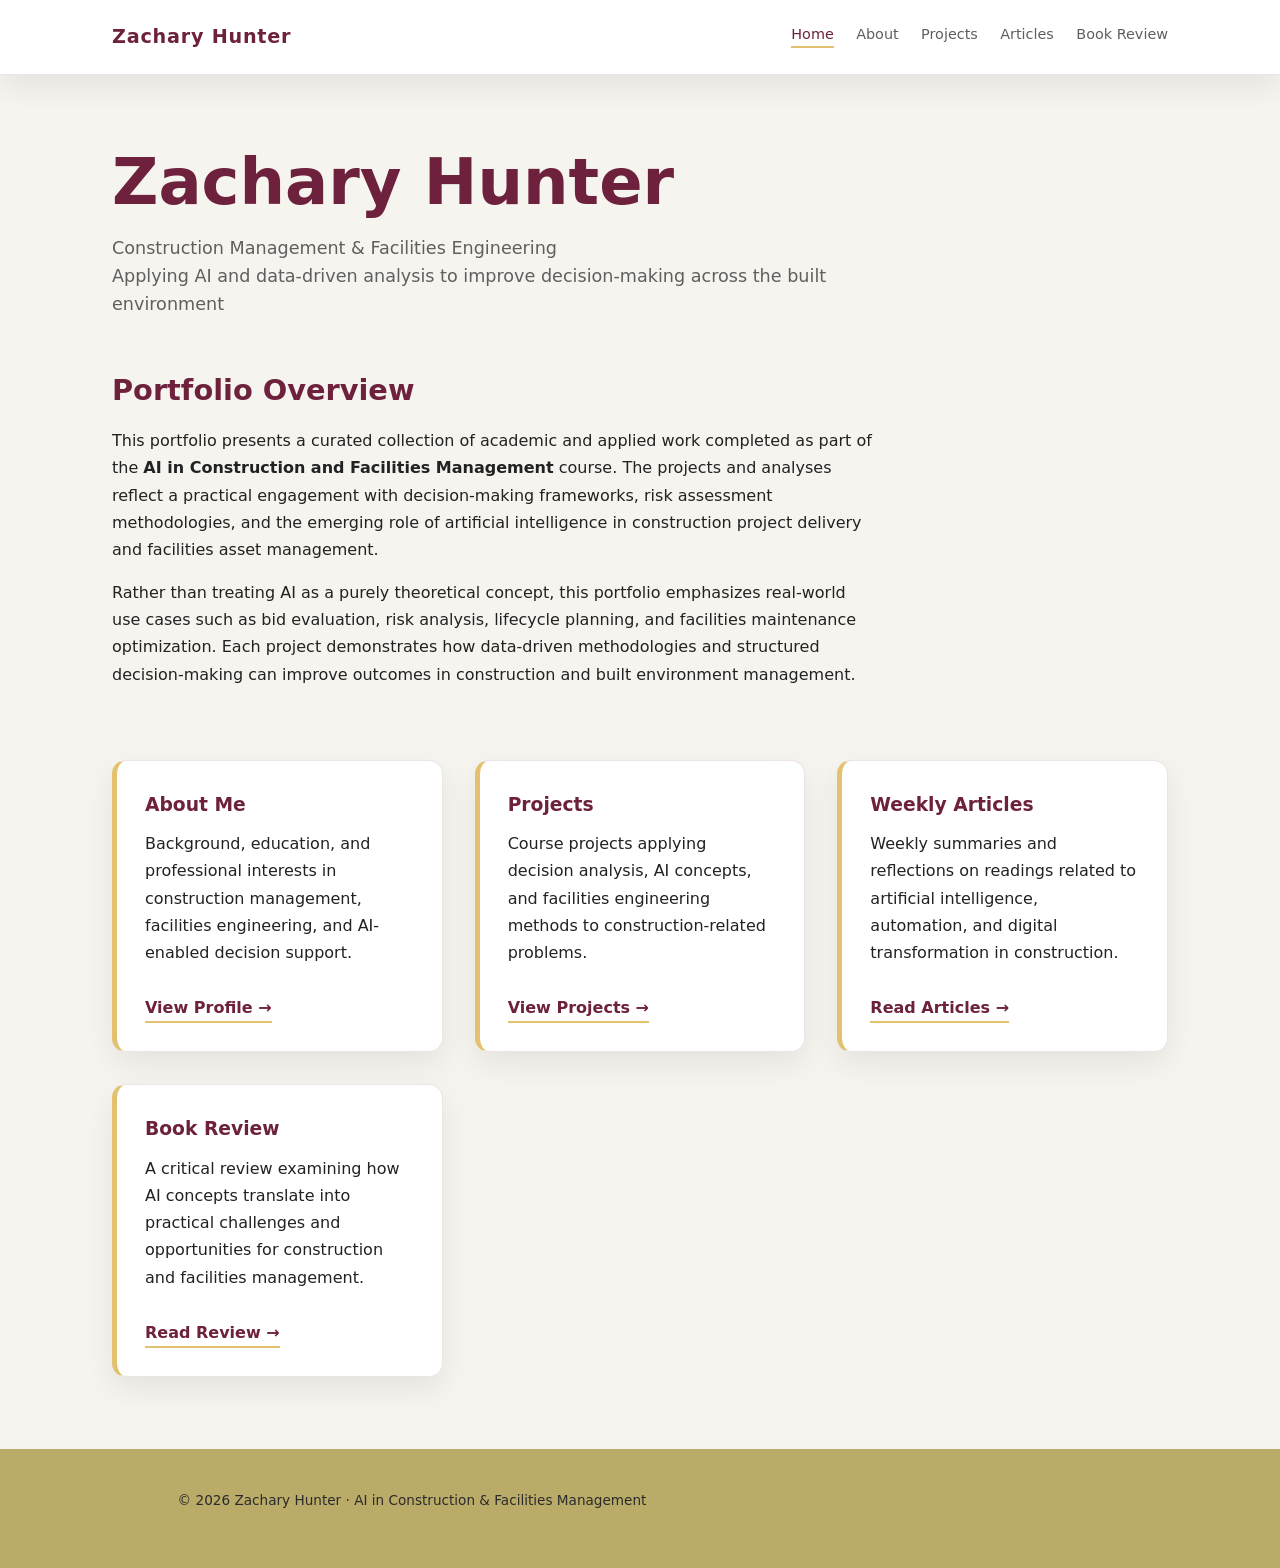
==== commit e90a5b20: "Restore original index.html to previous state" ====
--- a/index.html
+++ b/index.html
@@ -1,507 +1,73 @@
 <!DOCTYPE html>
 <html lang="en">
 <head>
-    <meta charset="UTF-8">
-    <meta name="viewport" content="width=device-width, initial-scale=1.0">
-    <title>Army Engineer Construction Management in Alaska - Capstone Project</title>
-    <style>
-        * {
-            margin: 0;
-            padding: 0;
-            box-sizing: border-box;
-        }
-        
-        body {
-            font-family: 'Segoe UI', Tahoma, Geneva, Verdana, sans-serif;
-            line-height: 1.6;
-            color: #333;
-            background-color: #f5f5f5;
-        }
-        
-        header {
-            background: linear-gradient(135deg, #1a472a 0%, #2d5a3d 100%);
-            color: white;
-            padding: 3rem 2rem;
-            text-align: center;
-            box-shadow: 0 4px 6px rgba(0,0,0,0.1);
-        }
-        
-        header h1 {
-            font-size: 2.5rem;
-            margin-bottom: 0.5rem;
-        }
-        
-        header .subtitle {
-            font-size: 1.2rem;
-            opacity: 0.95;
-            margin-bottom: 0.5rem;
-        }
-        
-        header .author {
-            font-size: 1rem;
-            opacity: 0.9;
-            margin-top: 1rem;
-        }
-        
-        .container {
-            max-width: 1000px;
-            margin: 0 auto;
-            background: white;
-            box-shadow: 0 0 20px rgba(0,0,0,0.1);
-        }
-        
-        nav {
-            background-color: #2d5a3d;
-            padding: 1rem 2rem;
-            position: sticky;
-            top: 0;
-            z-index: 100;
-        }
-        
-        nav ul {
-            list-style: none;
-            display: flex;
-            flex-wrap: wrap;
-            gap: 2rem;
-            max-width: 1000px;
-            margin: 0 auto;
-        }
-        
-        nav a {
-            color: white;
-            text-decoration: none;
-            font-weight: 500;
-            transition: color 0.3s;
-        }
-        
-        nav a:hover {
-            color: #a8d5ba;
-        }
-        
-        .content {
-            padding: 3rem 2rem;
-        }
-        
-        section {
-            margin-bottom: 3rem;
-        }
-        
-        section h2 {
-            color: #1a472a;
-            font-size: 2rem;
-            margin-bottom: 1.5rem;
-            border-bottom: 3px solid #a8d5ba;
-            padding-bottom: 0.5rem;
-        }
-        
-        section h3 {
-            color: #2d5a3d;
-            font-size: 1.5rem;
-            margin-top: 2rem;
-            margin-bottom: 1rem;
-        }
-        
-        p {
-            margin-bottom: 1rem;
-            text-align: justify;
-            line-height: 1.8;
-        }
-        
-        ul {
-            margin-left: 2rem;
-            margin-bottom: 1rem;
-        }
-        
-        li {
-            margin-bottom: 0.7rem;
-            line-height: 1.8;
-        }
-        
-        .toc {
-            background-color: #f0f0f0;
-            padding: 2rem;
-            border-left: 4px solid #2d5a3d;
-            margin-bottom: 2rem;
-            border-radius: 4px;
-        }
-        
-        .toc h3 {
-            margin-top: 0;
-            color: #1a472a;
-        }
-        
-        .toc ol {
-            margin-left: 1.5rem;
-        }
-        
-        .toc li {
-            margin-bottom: 0.5rem;
-        }
-        
-        .featured-project {
-            background-color: #f9f9f9;
-            padding: 2rem;
-            border-radius: 8px;
-            border-left: 5px solid #2d5a3d;
-        }
-        
-        .project-header {
-            display: flex;
-            justify-content: space-between;
-            align-items: center;
-            margin-bottom: 1.5rem;
-        }
-        
-        .project-header h2 {
-            border: none;
-            padding-bottom: 0;
-            margin-bottom: 0;
-        }
-        
-        .project-tag {
-            background-color: #2d5a3d;
-            color: white;
-            padding: 0.5rem 1rem;
-            border-radius: 20px;
-            font-size: 0.9rem;
-            font-weight: 600;
-        }
-        
-        .project-summary {
-            background-color: white;
-            padding: 1.5rem;
-            border-radius: 4px;
-            margin-bottom: 1.5rem;
-            font-size: 1.05rem;
-            line-height: 1.9;
-        }
-        
-        .project-points {
-            list-style-type: none;
-            margin-left: 0;
-        }
-        
-        .project-points li {
-            padding-left: 2rem;
-            position: relative;
-            margin-bottom: 1rem;
-        }
-        
-        .project-points li:before {
-            content: "▸";
-            position: absolute;
-            left: 0;
-            color: #2d5a3d;
-            font-size: 1.5rem;
-        }
-        
-        .project-reflection {
-            background-color: white;
-            padding: 1.5rem;
-            border-radius: 4px;
-            margin-top: 1rem;
-            font-style: italic;
-            border-left: 3px solid #a8d5ba;
-        }
-        
-        .book-overview {
-            background-color: #e8f5e9;
-            padding: 2rem;
-            border-radius: 8px;
-            margin-bottom: 2rem;
-        }
-        
-        .book-overview h2 {
-            color: #1a472a;
-        }
-        
-        footer {
-            background-color: #1a472a;
-            color: white;
-            text-align: center;
-            padding: 2rem;
-            margin-top: 3rem;
-        }
-        
-        .gallery {
-            display: grid;
-            grid-template-columns: repeat(auto-fit, minmax(300px, 1fr));
-            gap: 1.5rem;
-            margin-top: 2rem;
-        }
-        
-        .gallery-item {
-            background: white;
-            padding: 1rem;
-            border-radius: 8px;
-            box-shadow: 0 2px 8px rgba(0,0,0,0.1);
-            text-align: center;
-        }
-        
-        .gallery-item h4 {
-            color: #2d5a3d;
-            margin-top: 1rem;
-            margin-bottom: 0.5rem;
-        }
-        
-        .gallery-item p {
-            font-size: 0.9rem;
-            color: #666;
-        }
-        
-        strong {
-            color: #1a472a;
-        }
-        
-        @media (max-width: 768px) {
-            header h1 {
-                font-size: 1.8rem;
-            }
-            
-            nav ul {
-                gap: 1rem;
-                flex-direction: column;
-            }
-            
-            .project-header {
-                flex-direction: column;
-                align-items: flex-start;
-            }
-            
-            .project-tag {
-                margin-top: 1rem;
-            }
-        }
-    </style>
+  <meta charset="UTF-8">
+  <meta name="viewport" content="width=device-width, initial-scale=1.0">
+  <title>Zachary Hunter | AI & Construction</title>
+  <link rel="stylesheet" href="styles.css">
 </head>
 <body>
-    <header>
-        <h1>Army Engineer Construction Management in Alaska</h1>
-        <p class="subtitle">Final Applied Project Report</p>
-        <p class="subtitle">Master of Science in Construction Facilities Engineering</p>
-        <div class="author">
-            <p><strong>Author:</strong> Zachary A Hunter</p>
-            <p>The University of North Carolina at Charlotte</p>
-            <p>May 2026</p>
-        </div>
-    </header>
-    
-    <nav>
-        <ul>
-            <li><a href="#overview">Overview</a></li>
-            <li><a href="#introduction">Introduction</a></li>
-            <li><a href="#problems">Problems</a></li>
-            <li><a href="#methodology">Methodology</a></li>
-            <li><a href="#lessons">Lessons Learned</a></li>
-            <li><a href="#conclusion">Conclusion</a></li>
-            <li><a href="#attachments">Attachments</a></li>
-        </ul>
+  <header class="site-header">
+    <nav class="nav">
+      <div class="nav-title">Zachary Hunter</div>
+      <ul class="nav-links">
+        <li><a href="index.html" class="active">Home</a></li>
+        <li><a href="about.html">About</a></li>
+        <li><a href="projects.html">Projects</a></li>
+        <li><a href="articles.html">Articles</a></li>
+        <li><a href="book-review.html">Book Review</a></li>
+      </ul>
     </nav>
-    
-    <div class="container">
-        <div class="content">
-            <!-- Book Overview Section -->
-            <section id="overview" class="book-overview">
-                <h2>Course Overview & Key Takeaways</h2>
-                <p>
-                    Throughout this course, we explored how artificial intelligence technologies are reshaping industries, with particular relevance to construction, project delivery, and asset management. This review synthesizes key concepts and their practical implications.
-                </p>
-                
-                <h3>Key Takeaways</h3>
-                <ul>
-                    <li>AI is most effective as a decision-support tool rather than a replacement for human expertise and judgment</li>
-                    <li>Data quality, governance, and integration are critical to successful AI adoption in construction</li>
-                    <li>Ethical considerations, workforce impacts, and organizational change management must be addressed</li>
-                    <li>Construction firms that invest in AI capabilities will gain competitive advantages in efficiency and risk management</li>
-                </ul>
-                
-                <h3>Relevance to Construction</h3>
-                <p>
-                    The concepts discussed in this course align closely with ongoing challenges in construction, including risk management, productivity improvement, lifecycle cost optimization, and workforce development. The intersection of traditional construction knowledge and emerging digital technologies presents a significant opportunity for the industry.
-                </p>
-            </section>
-            
-            <!-- Table of Contents -->
-            <section class="toc">
-                <h3>Contents</h3>
-                <ol>
-                    <li><a href="#introduction">Introduction</a></li>
-                    <li><a href="#problems">Organizational Problem</a></li>
-                    <li><a href="#methodology">Methodology</a></li>
-                    <li><a href="#lessons">Organizational Lessons Learned</a></li>
-                    <li><a href="#conclusion">Conclusion</a></li>
-                    <li><a href="#attachments">Attachments</a></li>
-                </ol>
-            </section>
-            
-            <!-- Introduction -->
-            <section id="introduction">
-                <h2>1. Introduction</h2>
-                <p>
-                    Active-duty Army engineer units working in Alaska operate in an environment that is very different from what most units experience elsewhere in the Army. The combination of extreme weather, remote terrain, and short construction seasons forces units to approach planning and execution with a level of detail and discipline that goes beyond standard construction doctrine. Projects in Alaska can range from airfield improvements to community projects to range control improvements. These missions are important to the Army's presence across the state, showcasing the issues that arise. Some of those are logistical constraints, long-term planning, and workforce concerns.
-                </p>
-                <p>
-                    Personnel are constantly changing across our formation along with mission requirements. As a result, maintaining standards and any form of knowledge leaves with those personnel. Unless the previous individuals created a continuity book to record shortcomings, the environment in Alaska adds many layers of stress, including weather, terrain, logistics, and execution. The paper will focus on the challenges army units face in Alaska and how to improve this environment.
-                </p>
-            </section>
-            
-            <!-- Organizational Problems -->
-            <section id="problems">
-                <h2>2. Organizational Problems</h2>
-                
-                <h3>Cold-Weather Construction Knowledge Gap</h3>
-                <p>
-                    A continuing issue with Alaska is the lack of understanding of cold-weather construction. Unless someone has experience from a different duty station, success will be slow. Creating a continuity portfolio for all would be beneficial. A team's page with different experiences and lessons learned. This allows for mistakes to be corrected and efficiency to be increased. The creation of a road in the lower 48 is different from that in Alaska. At Fort Wainwright, Alaska, roads are built with a geotextile fabric base layer and a coarse/fine aggregate intermediate/top layer. For reference only: the clearing of trees is underway. Compacting in lifts varying from 2-4", depending on areas. This is different compared to the level of depth in the lower 48.
-                </p>
-                
-                <h3>Environmental Factors & Construction Season</h3>
-                <p>
-                    Living in Alaska, you begin to learn that the environment in which you build dictates how successful you are. More than half of your year is cold, with temperatures below 32 degrees, and others are below 0 degrees. This affects not only personnel, equipment, and logistics, but also the environment. From how high permafrost exists in soil, the free-thaw cycle, and snow loads. The window to build is during the summer, and to excavate a site quickly. Once this occurs, interior trades can work; if not, waiting until the summer will drastically extend the schedule. Weather, logistical support, and a well-planned schedule will create success in Alaska.
-                </p>
-                
-                <h3>Logistics & Equipment Management</h3>
-                <p>
-                    The timeframe to build is also a small window with winter always coming around the corner. During the cold months, planning, resource planning, and maintenance of equipment is critical. The process of getting replacement parts to Alaska is not a quick turnaround. On the other hand, you are always a soldier, so mission readiness is another planning factor. Small delays in equipment not fully mission capable or not material on hand will make or break a project. In the winter months if items can be stored in large, covered shelters it will elevate headaches. Small concerns can truly destroy a timeline pushing into another year or not meeting mission success. Learning this firsthand moving a twelve-man team from Central Alaska to a remote village in southern Alaska. Considering the rainy season southern Alaska encounters or the cold weather beginning in September.
-                </p>
-                
-                <h3>Personnel Turnover & Knowledge Continuity</h3>
-                <p>
-                    Concerns with constant personnel change is a reoccurrence in the military. Something that will always happen. In the unit currently in a continuity from one leader to the next does not exist. So I have worked on making a Teams page for my platoon for the next person. From there scaling it to the company level so all coworkers accessing. Making not only my life easier but the next. A folder with previous projects and all documents included. After Action reviews take place the completion of all projects to learn sustains/improves. Taking it from one project to another has shown great success in all aspects of work. Efficiency has increased with visual creation and decreased the time it takes to complete a task.
-                </p>
-                
-                <h3>Risk Management & Regulatory Compliance</h3>
-                <p>
-                    Everyone views risk differently. Some choose to proceed with caution, while others will drive right on, disregarding warnings. While working here in Alaska, caution is warranted due to many environmental concerns. Abiding by the laws and regulations set forth will lead to success; if not, fines will follow. Those fines are ones the unit will have to pay from its already small annual budget. The risk-versus reward isn't worth it in Alaska.
-                </p>
-            </section>
-            
-            <!-- Methodology -->
-            <section id="methodology">
-                <h2>3. Methodology</h2>
-                <p>
-                    The first step in developing a construction management structure is to understand operational conditions in Alaska—review of permafrost maps, logistical networks, previous construction projects, and climate data. Historical construction methods will provide insight into what works and does not. Determining where a project will be constructed determines the length of the schedule. This highlights the environmental factors influencing every aspect of the project, from design to material selection to scheduling and execution.
-                </p>
-                
-                <h3>Workforce Assessment & Training Evaluation</h3>
-                <p>
-                    A survey showcased current shortfalls. Some were identified as: workforce concerns, unskilled laborers, limited arctic construction experience, and continuity between leadership. These issues revealed both problems within units in Alaska and professional military education (PME). Continuous leadership turnover will reveal the same failures repeatedly. The need for dialogue will increase efficiency across the formation. Concern about the labor force due to soldiers recently trained for new jobs with no field experience. All lessons are learned on the job or from leaders with experience in other locations. However, nothing compares to the great Alaskan conditions.
-                </p>
-                
-                <h3>Development of Integrated Management Structure</h3>
-                <p>
-                    The last step is to develop a construction management structure modified to Alaska's unique circumstances. The focus is on logistical planning, creating standard operating procedures (SOPs), and concise decision-making. Creating this is meant to be streamlined so that all can access this information. It contains a wide range of missions such as road improvements, area clearing, and airfield improvements. All lessons learned can be shared with local, federal, and state agencies.
-                </p>
-            </section>
-            
-            <!-- Organizational Lessons Learned -->
-            <section id="lessons">
-                <h2>4. Organizational Lessons Learned</h2>
-                
-                <h3>Knowledge Distribution & Organizational Learning</h3>
-                <p>
-                    To improve the unit's overall readiness, knowledge cannot depend on a single person. It needs the wealth to be spread out if not located in one spot, so many individuals can learn. With personnel rotating often, experience can be gained and applied to events, leading to improvements in training cycles, leaders' professional development, and planning tools. When personnel change, the experienced ones can share the lessons firsthand. With each training cycle, lessons will be gathered and brought to light. There are many ways to skin a cat, but some are more effective than others. The ways that work need to be highlighted.
-                </p>
-                
-                <h3>Logistics: The Foundation of Success</h3>
-                <p>
-                    Logistics controls everything in Alaska. Goods are not made here, so they must be transported by plane, rail, or boat to reach their destination. This will play into when items can be delivered and where. Items can still move in the wintertime, but some methods may not be used. This put a constraint on scheduling. When units need to move equipment from Anchorage to Fairbanks, it is a massive undertaking. It is only 356 miles away, but even driving that distance becomes dangerous when driving military vehicles. An alternative is by rail, but vehicles must meet Alaska Rail's strict requirements. Logistic movements are key, and learning them is necessary to succeed.
-                </p>
-                
-                <h3>Standardization Through Systems & Templates</h3>
-                <p>
-                    Creating a standard across the board is required for these templates, checklists, and a Teams page. The teams page will have each section broken down into admin, training, and schools. Templates for all admin data for soldiers will be available so leaders can quickly answer questions when needed. For PowerPoint training templates, they are located so that all are consistent and not different across the board. School templates, including memos, needed to be signed or altered. Often, small corrections will need to be updated when commanders leave, or headers will need to be altered. When new people arrive, allow them access to the teams page so a soft transition occurs. Allows for fewer problems and questions to be answered. Some things need to be learned the hard way to succeed.
-                </p>
-                
-                <h3>Environmental & Regulatory Considerations</h3>
-                <p>
-                    Finally, a concern that cannot be forgotten is environmental factors. In Alaska, regardless of where you are, some environmental concerns will arise. Whether it is summertime and you begin building a road on military land, it may once have been protected land for local natives or a natural habitat for migrating birds. Ladd Army Airfield ran into a problem many years ago with bird migration in the summertime. All different types of birds would land, and aircraft were unable to take off or land. This created a massive problem not only for the Army but also for the fire service, as the summer time is fire season. Fish and Wildlife Management created Cramer Field in Fairbanks to allow for bird migration. Slowly but surely, the number of birds decreased at Ladd Army Airfield, allowing aircraft to move. Not even the most powerful military was allowed to do what it wanted because of federal laws.
-                </p>
-            </section>
-            
-            <!-- Conclusion -->
-            <section id="conclusion">
-                <h2>5. Conclusion</h2>
-                <p>
-                    Construction Management across Alaska requires a structured approach to account for the extreme environment, the short construction season, and logistical challenges. Army Units across Alaska need to balance all of these issues with the demands of training cycles, readiness, and personnel movement. Creating a central location to house information will ease the burden over time. It will allow personnel to become familiar rapidly. This will increase overall unit readiness, project completion, and efficiency. Small wins to make everyone's life easier. Once more personnel arrive and others move on, this process will become streamlined. Others will improve the teams page to become an overall win and take lessons learned to new beginnings. Improving the whole Army, not just units here in Alaska.
-                </p>
-            </section>
-            
-            <!-- Framework for Excellence (Capstone Highlights) -->
-            <section class="featured-project">
-                <div class="project-header">
-                    <h2>Framework for Excellence</h2>
-                </div>
-                
-                <p class="project-summary">
-                    This capstone project has developed a comprehensive framework for construction management in Alaska that addresses environmental challenges, logistics constraints, and organizational development.
-                </p>
-                
-                <h3>Four Key Phases of the Framework</h3>
-                <ul class="project-points">
-                    <li><strong>Planning Phase:</strong> Comprehensive site assessment, environmental forecasting, and resource pre-positioning</li>
-                    <li><strong>Execution Phase:</strong> Standardized processes, real-time monitoring, and rapid decision-making protocols</li>
-                    <li><strong>Knowledge Management:</strong> Documentation systems, leadership continuity, and organizational learning</li>
-                    <li><strong>Risk Management:</strong> Contingency planning, weather protocols, and emergency response procedures</li>
-                </ul>
-                
-                <p class="project-reflection">
-                    This project demonstrates how construction management principles—when combined with structured analysis, knowledge systems, and adaptive leadership—can overcome even the most challenging environmental and operational constraints. The framework developed here has broader applications to construction in remote or extreme environments worldwide.
-                </p>
-            </section>
-            
-            <!-- Attachments -->
-            <section id="attachments">
-                <h2>6. Attachments & Supporting Documentation</h2>
-                <p>
-                    Below are key project materials from the Ouzinkie, Alaska gravel pad construction project, which served as the primary case study for this capstone project. The project involved construction of a gravel pad foundation for a community center in a remote village. Supporting documentation includes field photographs, project journals, site plans, and operational checklists.
-                </p>
-                
-                <h3>Project Photography Documentation</h3>
-                <div class="gallery">
-                    <div class="gallery-item">
-                        <h4>Picture 1: Project Initiation</h4>
-                        <p>Start of Project - Initial site conditions and mobilization</p>
-                    </div>
-                    <div class="gallery-item">
-                        <h4>Picture 2: Site Survey</h4>
-                        <p>Site Surveyor labeling points for accurate grading</p>
-                    </div>
-                    <div class="gallery-item">
-                        <h4>Picture 3: Material Delivery</h4>
-                        <p>First Load of Gravel delivered to project site</p>
-                    </div>
-                    <div class="gallery-item">
-                        <h4>Picture 4: Progress</h4>
-                        <p>Project 65% Complete - Mid-phase construction</p>
-                    </div>
-                    <div class="gallery-item">
-                        <h4>Picture 5: Completion</h4>
-                        <p>Pad Completed with Project Team - Final phase</p>
-                    </div>
-                    <div class="gallery-item">
-                        <h4>Picture 6: Final Delivery</h4>
-                        <p>Community Center Completed on Pad</p>
-                    </div>
-                </div>
-                
-                <h3>Technical & Administrative Documentation</h3>
-                <ul class="project-points">
-                    <li><strong>Picture 7:</strong> Civil Site Plans - Engineering drawings and layout specifications</li>
-                    <li><strong>Picture 8-13:</strong> Journal Pages - Comprehensive field notes documenting daily operations, challenges, and solutions (6 pages total)</li>
-                    <li><strong>Picture 14:</strong> Day 0 Checklist - Pre-mobilization operational checklist and requirements</li>
-                    <li><strong>Picture 15:</strong> Day 2 Checklist - Active operations checklist showing systematic approach to field management</li>
-                </ul>
-                
-                <p style="margin-top: 2rem; font-style: italic; border-top: 2px solid #a8d5ba; padding-top: 1rem;">
-                    These supporting materials demonstrate the practical application of the construction management framework in a real-world Alaskan remote construction project. The checklists and journals exemplify the standardized processes and knowledge documentation systems recommended throughout this report.
-                </p>
-            </section>
-        </div>
-    </div>
-    
-    <footer>
-        <p>&copy; 2026 Zachary A Hunter | Master of Science in Construction Facilities Engineering | University of North Carolina at Charlotte</p>
-        <p style="margin-top: 1rem; font-size: 0.9rem;">Army Engineer Construction Management in Alaska - Final Applied Project Report</p>
-    </footer>
+  </header>
+
+  <main>
+    <section class="hero">
+      <h1>Zachary Hunter</h1>
+      <p class="subtitle">
+        Construction Management & Facilities Engineering<br/>
+        Applying AI and data-driven analysis to improve decision-making across the built environment
+      </p>
+    </section>
+
+    <section class="content">
+      <h2>Portfolio Overview</h2>
+      <p>
+        This portfolio presents a curated collection of academic and applied work completed as part of the <strong>AI in Construction and Facilities Management</strong> course. The projects and analyses reflect a practical engagement with decision-making frameworks, risk assessment methodologies, and the emerging role of artificial intelligence in construction project delivery and facilities asset management.
+      </p>
+      <p>
+        Rather than treating AI as a purely theoretical concept, this portfolio emphasizes real-world use cases such as bid evaluation, risk analysis, lifecycle planning, and facilities maintenance optimization. Each project demonstrates how data-driven methodologies and structured decision-making can improve outcomes in construction and built environment management.
+      </p>
+    </section>
+
+    <section class="projects">
+      <article class="project-card">
+        <h3>About Me</h3>
+        <p>Background, education, and professional interests in construction management, facilities engineering, and AI-enabled decision support.</p>
+        <a href="about.html" class="card-link">View Profile →</a>
+      </article>
+
+      <article class="project-card">
+        <h3>Projects</h3>
+        <p>Course projects applying decision analysis, AI concepts, and facilities engineering methods to construction-related problems.</p>
+        <a href="projects.html" class="card-link">View Projects →</a>
+      </article>
+
+      <article class="project-card">
+        <h3>Weekly Articles</h3>
+        <p>Weekly summaries and reflections on readings related to artificial intelligence, automation, and digital transformation in construction.</p>
+        <a href="articles.html" class="card-link">Read Articles →</a>
+      </article>
+
+      <article class="project-card">
+        <h3>Book Review</h3>
+        <p>A critical review examining how AI concepts translate into practical challenges and opportunities for construction and facilities management.</p>
+        <a href="book-review.html" class="card-link">Read Review →</a>
+      </article>
+    </section>
+  </main>
+
+  <footer class="site-footer">
+    <p>© 2026 Zachary Hunter · AI in Construction & Facilities Management</p>
+  </footer>
 </body>
 </html>
--- a/styles.css
+++ b/styles.css
@@ -0,0 +1,284 @@
+/* ===== RESET ===== */
+* {
+  margin: 0;
+  padding: 0;
+  box-sizing: border-box;
+}
+
+/* ===== THEME ===== */
+:root {
+  --dark-amaranth: #6d213c;
+  --toffee-brown: #946846;
+  --sand: #baab68;
+  --metallic-gold: #e3c16f;
+  --canary-yellow: #faff70;
+
+  --bg-light: #f6f4ef;
+  --bg-card: #ffffff;
+  --text-dark: #222222;
+  --text-muted: #5f5f5f;
+  --border-soft: rgba(109, 33, 60, 0.12);
+  --shadow-soft: 0 12px 30px rgba(0, 0, 0, 0.07);
+}
+
+/* ===== BASE ===== */
+body {
+  font-family: "Inter", "Segoe UI", system-ui, sans-serif;
+  background: var(--bg-light);
+  color: var(--text-dark);
+  line-height: 1.7;
+}
+
+a {
+  color: inherit;
+  text-decoration: none;
+}
+
+p {
+  max-width: 760px;
+  margin-bottom: 1rem;
+}
+
+ul {
+  padding-left: 1.25rem;
+}
+
+li {
+  margin-bottom: 0.45rem;
+}
+
+/* ===== HEADER & NAV ===== */
+.site-header {
+  background: #ffffff;
+  border-bottom: 1px solid var(--border-soft);
+  box-shadow: var(--shadow-soft);
+  position: sticky;
+  top: 0;
+  z-index: 100;
+}
+
+.nav {
+  max-width: 1120px;
+  margin: 0 auto;
+  padding: 1.25rem 2rem;
+  display: flex;
+  justify-content: space-between;
+  align-items: center;
+}
+
+.nav-title {
+  font-weight: 700;
+  font-size: 1.2rem;
+  letter-spacing: 0.04em;
+  color: var(--dark-amaranth);
+}
+
+.nav-links {
+  display: flex;
+  gap: 1.4rem;
+  flex-wrap: wrap;
+  list-style: none;
+}
+
+.nav-links a {
+  font-size: 0.9rem;
+  color: var(--text-muted);
+  font-weight: 500;
+  transition: color 0.2s ease;
+  border-bottom: 2px solid transparent;
+  padding-bottom: 0.25rem;
+}
+
+.nav-links a:hover,
+.nav-links a.active {
+  color: var(--dark-amaranth);
+  border-bottom-color: var(--metallic-gold);
+}
+
+/* ===== HERO ===== */
+.hero {
+  max-width: 1120px;
+  margin: 4.5rem auto 3rem;
+  padding: 0 2rem;
+}
+
+.hero h1 {
+  font-size: clamp(2.4rem, 5vw, 4.2rem);
+  line-height: 1.1;
+  margin-bottom: 1rem;
+  color: var(--dark-amaranth);
+}
+
+.hero .subtitle,
+.subtitle {
+  font-size: 1.1rem;
+  color: var(--text-muted);
+  line-height: 1.6;
+}
+
+/* ===== CONTENT ===== */
+.content,
+.projects,
+.articles {
+  max-width: 1120px;
+  margin: 0 auto 4.5rem;
+  padding: 0 2rem;
+}
+
+.content h2 {
+  margin-top: 2.5rem;
+  margin-bottom: 0.75rem;
+  color: var(--dark-amaranth);
+  font-size: 1.8rem;
+}
+
+.content h3 {
+  color: var(--dark-amaranth);
+  font-size: 1.3rem;
+}
+
+/* ===== CARDS ===== */
+.projects {
+  display: grid;
+  grid-template-columns: repeat(auto-fit, minmax(280px, 1fr));
+  gap: 2rem;
+}
+
+.project-card,
+.article-card {
+  background: var(--bg-card);
+  padding: 1.75rem;
+  border-radius: 14px;
+  border: 1px solid var(--border-soft);
+  box-shadow: var(--shadow-soft);
+  transition: transform 0.2s ease, box-shadow 0.2s ease;
+}
+
+.project-card {
+  border-left: 5px solid var(--metallic-gold);
+}
+
+.article-card {
+  margin-bottom: 1.5rem;
+  border-left: 5px solid var(--sand);
+}
+
+.project-card:hover,
+.article-card:hover {
+  transform: translateY(-4px);
+  box-shadow: 0 18px 38px rgba(0, 0, 0, 0.1);
+}
+
+.project-card h3,
+.article-card h3 {
+  margin-bottom: 0.6rem;
+  color: var(--dark-amaranth);
+}
+
+.card-link {
+  display: inline-block;
+  margin-top: 0.75rem;
+  color: var(--dark-amaranth);
+  font-weight: 600;
+  border-bottom: 2px solid var(--metallic-gold);
+  transition: color 0.2s ease;
+}
+
+.card-link:hover {
+  color: var(--toffee-brown);
+}
+
+/* ===== PROJECT/ARTICLE HEADERS ===== */
+.project-header,
+.article-header {
+  display: flex;
+  justify-content: space-between;
+  gap: 1rem;
+  align-items: flex-start;
+  margin-bottom: 0.75rem;
+}
+
+.project-tag,
+.article-tag {
+  display: inline-block;
+  white-space: nowrap;
+  font-size: 0.75rem;
+  font-weight: 700;
+  background: var(--metallic-gold);
+  color: var(--text-dark);
+  padding: 0.3rem 0.6rem;
+  border-radius: 999px;
+  flex-shrink: 0;
+}
+
+.project-summary,
+.article-summary,
+.project-reflection {
+  color: var(--text-muted);
+}
+
+.project-points,
+.article-points {
+  margin-top: 0.85rem;
+  color: var(--text-muted);
+}
+
+.project-points li,
+.article-points li {
+  margin-bottom: 0.6rem;
+}
+
+/* ===== FEATURED PROJECT ===== */
+.featured-project {
+  background: linear-gradient(
+    135deg,
+    rgba(227, 193, 111, 0.22),
+    rgba(255, 255, 255, 0.92)
+  );
+  border: 1px solid rgba(109, 33, 60, 0.18);
+  border-left: 7px solid var(--dark-amaranth);
+  margin-top: 2rem;
+}
+
+/* ===== FOOTER ===== */
+.site-footer {
+  background: var(--sand);
+  padding: 2.5rem 2rem;
+  text-align: center;
+  font-size: 0.85rem;
+  color: #2b2b2b;
+  margin-top: 3rem;
+}
+
+/* ===== RESPONSIVE ===== */
+@media (max-width: 700px) {
+  .nav {
+    flex-direction: column;
+    align-items: flex-start;
+    gap: 1rem;
+  }
+
+  .nav-links {
+    gap: 0.8rem;
+    flex-wrap: wrap;
+  }
+
+  .hero {
+    margin-top: 2.5rem;
+  }
+
+  .hero h1 {
+    font-size: 1.8rem;
+  }
+
+  .project-header,
+  .article-header {
+    flex-direction: column;
+  }
+
+  .content,
+  .projects,
+  .articles {
+    padding: 0 1rem;
+  }
+}
